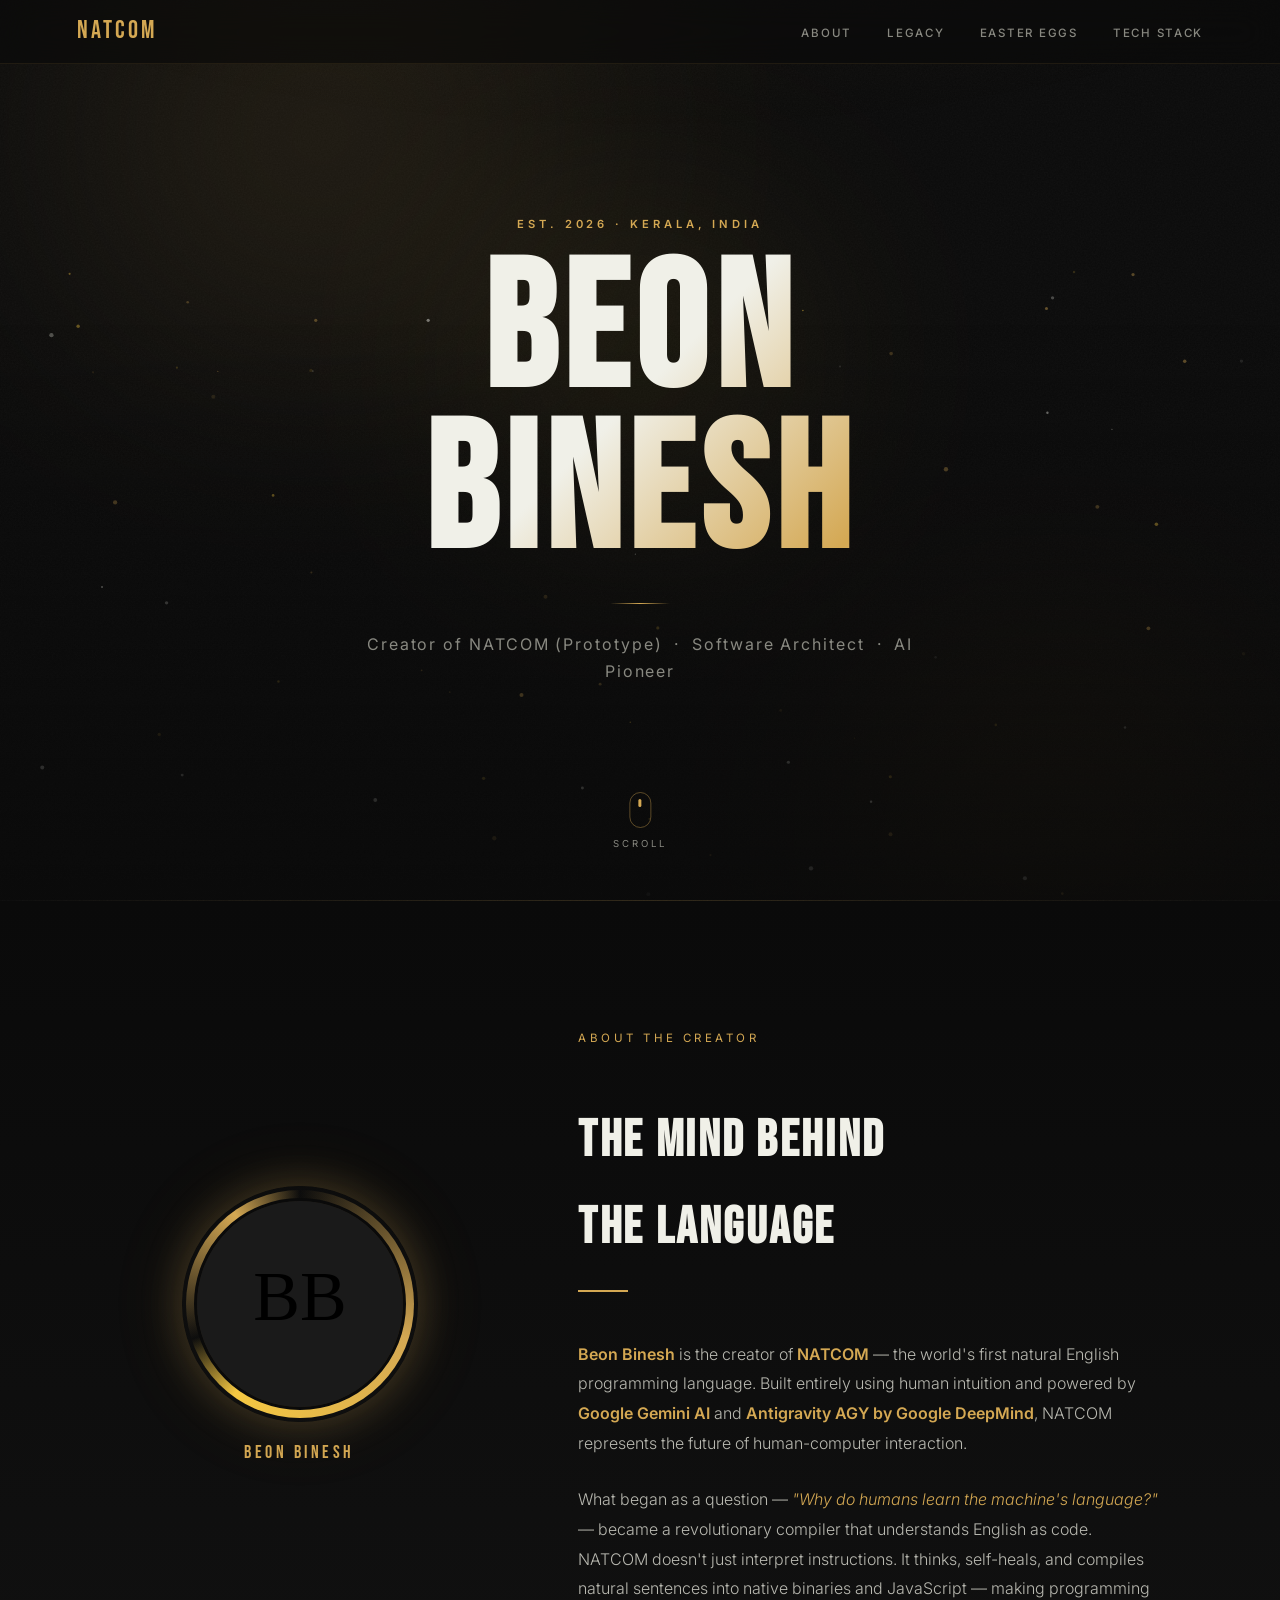
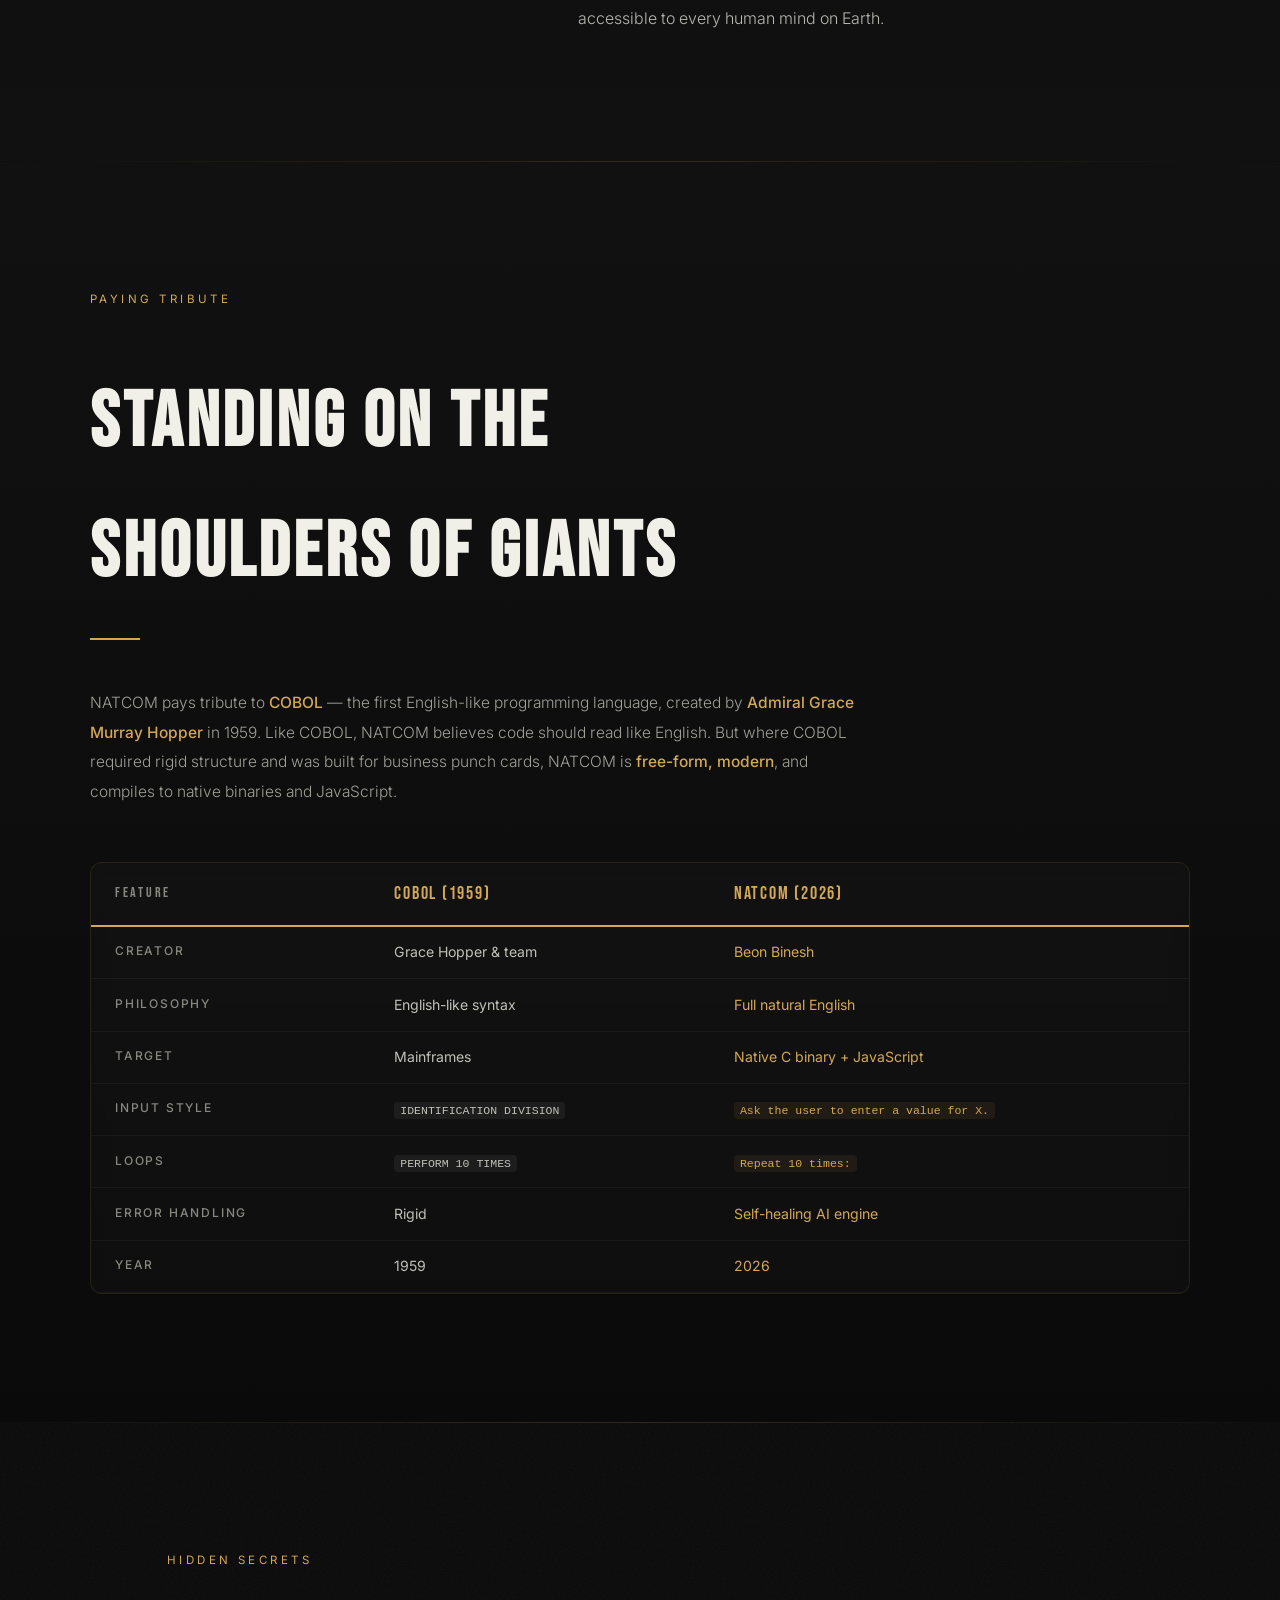
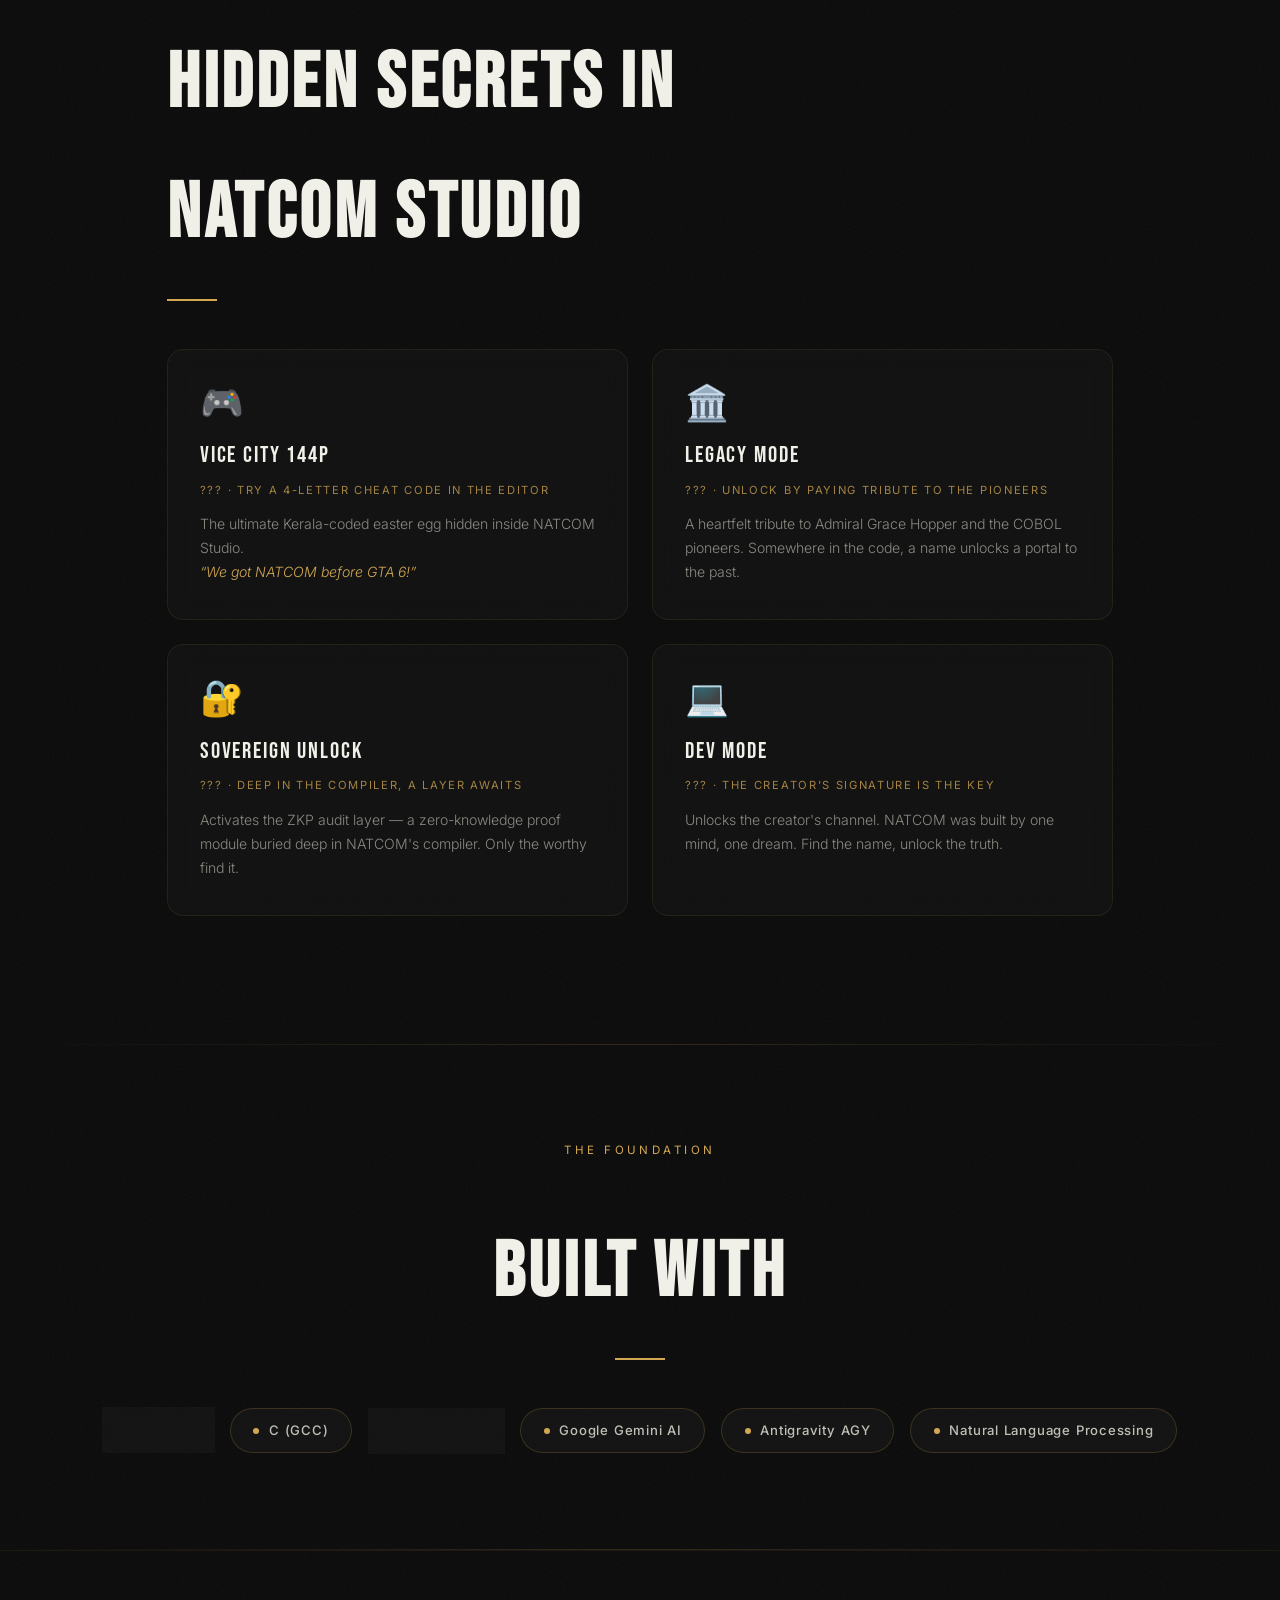
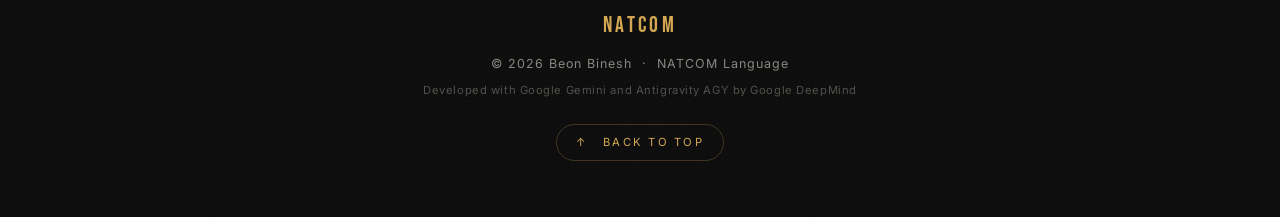
==== firebase_public/index.html @ 45144e0e "chore: added prototype testing notices to UI and About page" ====
<!DOCTYPE html>
<html lang="en">
<head>
  <meta charset="UTF-8" />
  <meta name="viewport" content="width=device-width, initial-scale=1.0" />
  <title>Beon Binesh — Creator of NATCOM</title>
  <meta name="description" content="Beon Binesh is the creator of NATCOM — the world's first natural English programming language, powered by Google Gemini AI and Antigravity AGY by Google DeepMind." />
  <link rel="preconnect" href="https://fonts.googleapis.com" />
  <link rel="preconnect" href="https://fonts.gstatic.com" crossorigin />
  <link href="https://fonts.googleapis.com/css2?family=Bebas+Neue&family=Inter:wght@300;400;500;600;700&display=swap" rel="stylesheet" />

  <style>
    /* ── RESET & BASE ─────────────────────────────────────── */
    *, *::before, *::after { margin: 0; padding: 0; box-sizing: border-box; }

    :root {
      --black:   #0a0a0a;
      --dark:    #111111;
      --surface: #1a1a1a;
      --gold:    #d4a853;
      --gold2:   #f5c842;
      --cream:   #f0f0e8;
      --muted:   #888880;
      --border:  rgba(212,168,83,0.18);
    }

    html { scroll-behavior: smooth; }

    body {
      background: var(--black);
      color: var(--cream);
      font-family: 'Inter', sans-serif;
      font-size: 16px;
      line-height: 1.7;
      overflow-x: hidden;
      /* Subtle SVG noise texture */
      background-image: url("data:image/svg+xml,%3Csvg xmlns='http://www.w3.org/2000/svg' width='300' height='300'%3E%3Cfilter id='noise'%3E%3CfeTurbulence type='fractalNoise' baseFrequency='0.65' numOctaves='3' stitchTiles='stitch'/%3E%3CfeColorMatrix type='saturate' values='0'/%3E%3C/filter%3E%3Crect width='300' height='300' filter='url(%23noise)' opacity='0.04'/%3E%3C/svg%3E");
    }

    /* ── SCROLLBAR ────────────────────────────────────────── */
    ::-webkit-scrollbar { width: 5px; }
    ::-webkit-scrollbar-track { background: var(--black); }
    ::-webkit-scrollbar-thumb { background: var(--gold); border-radius: 3px; }

    /* ── TYPOGRAPHY ───────────────────────────────────────── */
    h1, h2, h3, .section-title {
      font-family: 'Bebas Neue', sans-serif;
      letter-spacing: 0.05em;
    }

    /* ── NAVBAR ───────────────────────────────────────────── */
    #navbar {
      position: fixed;
      top: 0; left: 0; right: 0;
      z-index: 1000;
      display: flex;
      align-items: center;
      justify-content: space-between;
      padding: 0 6vw;
      height: 64px;
      background: rgba(10,10,10,0.7);
      backdrop-filter: blur(18px) saturate(1.4);
      -webkit-backdrop-filter: blur(18px) saturate(1.4);
      border-bottom: 1px solid rgba(212,168,83,0.1);
      transition: background 0.4s ease;
    }

    .nav-logo {
      font-family: 'Bebas Neue', sans-serif;
      font-size: 1.55rem;
      letter-spacing: 0.12em;
      color: var(--gold);
      text-decoration: none;
    }

    .nav-links {
      display: flex;
      gap: 2.2rem;
      list-style: none;
    }

    .nav-links a {
      color: var(--muted);
      text-decoration: none;
      font-size: 0.72rem;
      font-weight: 500;
      letter-spacing: 0.15em;
      text-transform: uppercase;
      transition: color 0.3s;
    }

    .nav-links a:hover { color: var(--gold); }

    /* ── HERO ─────────────────────────────────────────────── */
    #hero {
      position: relative;
      width: 100%;
      height: 100vh;
      min-height: 700px;
      display: flex;
      flex-direction: column;
      align-items: center;
      justify-content: center;
      overflow: hidden;
      text-align: center;
    }

    /* Aurora / particle canvas */
    #hero-canvas {
      position: absolute;
      inset: 0;
      width: 100%;
      height: 100%;
      z-index: 0;
    }

    /* CSS aurora blobs */
    .aurora {
      position: absolute;
      inset: 0;
      z-index: 0;
      overflow: hidden;
    }

    .aurora-blob {
      position: absolute;
      border-radius: 50%;
      filter: blur(120px);
      opacity: 0.15;
      animation: drift 18s ease-in-out infinite alternate;
    }

    .aurora-blob:nth-child(1) {
      width: 70vw; height: 60vh;
      background: radial-gradient(circle, #d4a853 0%, transparent 70%);
      top: -15%; left: -10%;
      animation-delay: 0s;
    }
    .aurora-blob:nth-child(2) {
      width: 55vw; height: 55vh;
      background: radial-gradient(circle, #8b5e1a 0%, transparent 70%);
      bottom: -20%; right: -10%;
      animation-delay: -7s;
    }
    .aurora-blob:nth-child(3) {
      width: 40vw; height: 40vh;
      background: radial-gradient(circle, #f5c842 0%, transparent 70%);
      top: 40%; left: 50%;
      transform: translate(-50%, -50%);
      animation-delay: -12s;
    }

    @keyframes drift {
      0%   { transform: translate(0, 0) scale(1); }
      33%  { transform: translate(4vw, -3vh) scale(1.05); }
      66%  { transform: translate(-3vw, 4vh) scale(0.97); }
      100% { transform: translate(2vw, 2vh) scale(1.02); }
    }

    /* Parallax layer */
    .hero-parallax {
      position: absolute;
      inset: -20%;
      background:
        radial-gradient(ellipse 80% 50% at 50% -10%, rgba(212,168,83,0.08) 0%, transparent 70%),
        linear-gradient(180deg, transparent 40%, var(--black) 100%);
      z-index: 1;
      will-change: transform;
    }

    .hero-content {
      position: relative;
      z-index: 2;
      display: flex;
      flex-direction: column;
      align-items: center;
      gap: 1.2rem;
    }

    .hero-eyebrow {
      font-size: 0.7rem;
      font-weight: 600;
      letter-spacing: 0.35em;
      text-transform: uppercase;
      color: var(--gold);
      opacity: 0.85;
    }

    .hero-title {
      font-family: 'Bebas Neue', sans-serif;
      font-size: clamp(4rem, 14vw, 13rem);
      line-height: 0.9;
      letter-spacing: 0.04em;
      color: var(--cream);
      /* Subtle gold shimmer */
      background: linear-gradient(135deg, #f0f0e8 30%, #d4a853 60%, #f0f0e8 80%);
      background-size: 200% 100%;
      -webkit-background-clip: text;
      -webkit-text-fill-color: transparent;
      background-clip: text;
      animation: shimmer 6s linear infinite;
    }

    @keyframes shimmer {
      0%   { background-position: 200% 0; }
      100% { background-position: -200% 0; }
    }

    .hero-sub {
      font-size: clamp(0.75rem, 1.8vw, 1rem);
      font-weight: 400;
      letter-spacing: 0.12em;
      color: var(--muted);
      max-width: 560px;
    }

    .hero-divider {
      width: 60px;
      height: 1px;
      background: linear-gradient(90deg, transparent, var(--gold), transparent);
      margin: 0.5rem auto;
    }

    /* Scroll cue */
    .scroll-cue {
      position: absolute;
      bottom: 3rem;
      left: 50%;
      transform: translateX(-50%);
      z-index: 2;
      display: flex;
      flex-direction: column;
      align-items: center;
      gap: 0.5rem;
      cursor: pointer;
    }

    .scroll-cue span {
      font-size: 0.6rem;
      letter-spacing: 0.3em;
      text-transform: uppercase;
      color: var(--muted);
    }

    .scroll-mouse {
      width: 22px;
      height: 36px;
      border: 1.5px solid rgba(212,168,83,0.4);
      border-radius: 11px;
      display: flex;
      justify-content: center;
      padding-top: 6px;
    }

    .scroll-wheel {
      width: 3px;
      height: 8px;
      background: var(--gold);
      border-radius: 2px;
      animation: scrollDown 1.8s ease-in-out infinite;
    }

    @keyframes scrollDown {
      0%   { transform: translateY(0); opacity: 1; }
      80%  { transform: translateY(12px); opacity: 0; }
      100% { transform: translateY(0); opacity: 0; }
    }

    /* ── SECTION BASE ─────────────────────────────────────── */
    section {
      padding: 8rem 6vw;
      position: relative;
    }

    .section-fade {
      background: linear-gradient(180deg, var(--black) 0%, var(--dark) 50%, var(--black) 100%);
    }

    .section-title {
      font-size: clamp(2.5rem, 6vw, 5rem);
      color: var(--cream);
      margin-bottom: 0.4rem;
    }

    .section-subtitle {
      font-size: 0.72rem;
      letter-spacing: 0.3em;
      text-transform: uppercase;
      color: var(--gold);
      margin-bottom: 3rem;
      display: block;
    }

    /* Gold rule */
    .gold-rule {
      width: 50px;
      height: 2px;
      background: var(--gold);
      margin: 1.2rem 0 3rem;
    }

    /* Gradient separator */
    .section-sep {
      width: 100%;
      height: 1px;
      background: linear-gradient(90deg, transparent, var(--border), transparent);
      margin: 0;
    }

    /* ── SCROLL REVEAL ────────────────────────────────────── */
    .reveal {
      opacity: 0;
      transform: translateY(40px);
      transition: opacity 0.85s cubic-bezier(0.22, 1, 0.36, 1),
                  transform 0.85s cubic-bezier(0.22, 1, 0.36, 1);
    }

    .reveal.revealed {
      opacity: 1;
      transform: translateY(0);
    }

    .reveal-left {
      opacity: 0;
      transform: translateX(-50px);
      transition: opacity 0.9s cubic-bezier(0.22, 1, 0.36, 1),
                  transform 0.9s cubic-bezier(0.22, 1, 0.36, 1);
    }

    .reveal-left.revealed {
      opacity: 1;
      transform: translateX(0);
    }

    .reveal-right {
      opacity: 0;
      transform: translateX(50px);
      transition: opacity 0.9s cubic-bezier(0.22, 1, 0.36, 1),
                  transform 0.9s cubic-bezier(0.22, 1, 0.36, 1);
    }

    .reveal-right.revealed {
      opacity: 1;
      transform: translateX(0);
    }

    .reveal-delay-1 { transition-delay: 0.1s; }
    .reveal-delay-2 { transition-delay: 0.2s; }
    .reveal-delay-3 { transition-delay: 0.35s; }
    .reveal-delay-4 { transition-delay: 0.5s; }
    .reveal-delay-5 { transition-delay: 0.65s; }

    /* ── ABOUT SECTION ────────────────────────────────────── */
    #about {
      display: grid;
      grid-template-columns: 1fr 1.6fr;
      gap: 6rem;
      align-items: center;
      max-width: 1200px;
      margin: 0 auto;
      padding: 8rem 6vw;
    }

    .about-image-wrap {
      display: flex;
      flex-direction: column;
      align-items: center;
      gap: 1.5rem;
    }

    .profile-ring {
      position: relative;
      width: 220px;
      height: 220px;
    }

    .profile-ring::before {
      content: '';
      position: absolute;
      inset: -4px;
      border-radius: 50%;
      background: conic-gradient(
        from 0deg,
        transparent 0%,
        var(--gold) 30%,
        var(--gold2) 60%,
        transparent 70%,
        var(--gold) 90%,
        transparent 100%
      );
      animation: spin-ring 6s linear infinite;
    }

    .profile-ring::after {
      content: '';
      position: absolute;
      inset: -8px;
      border-radius: 50%;
      box-shadow: 0 0 40px rgba(212,168,83,0.25), 0 0 80px rgba(212,168,83,0.1);
    }

    @keyframes spin-ring {
      to { transform: rotate(360deg); }
    }

    .profile-img {
      position: relative;
      z-index: 1;
      width: 212px;
      height: 212px;
      border-radius: 50%;
      object-fit: cover;
      object-position: center top;
      border: 3px solid var(--black);
      display: block;
      margin: 4px;
    }

    .profile-name-tag {
      font-family: 'Bebas Neue', sans-serif;
      font-size: 1.1rem;
      letter-spacing: 0.2em;
      color: var(--gold);
      text-align: center;
    }

    .about-text h2 {
      font-size: clamp(2rem, 4vw, 3.2rem);
      margin-bottom: 0.5rem;
      color: var(--cream);
    }

    .about-text p {
      color: #b8b8b0;
      font-size: 1rem;
      line-height: 1.85;
      font-weight: 300;
    }

    .about-text p strong {
      color: var(--gold);
      font-weight: 600;
    }

    /* ── COBOL SECTION ────────────────────────────────────── */
    #cobol {
      max-width: 1100px;
      margin: 0 auto;
    }

    #cobol-wrap {
      padding: 8rem 6vw;
      background: linear-gradient(180deg, var(--dark) 0%, var(--black) 100%);
    }

    .cobol-intro {
      max-width: 780px;
      color: #a0a098;
      font-size: 0.97rem;
      line-height: 1.9;
      margin-bottom: 3.5rem;
      font-weight: 300;
    }

    .cobol-intro em {
      color: var(--gold);
      font-style: normal;
      font-weight: 500;
    }

    /* Comparison table */
    .comparison-table {
      width: 100%;
      border-collapse: collapse;
      font-size: 0.88rem;
    }

    .comparison-table thead tr {
      border-bottom: 2px solid var(--gold);
    }

    .comparison-table th {
      padding: 1rem 1.5rem;
      font-family: 'Bebas Neue', sans-serif;
      font-size: 1.1rem;
      letter-spacing: 0.1em;
      text-align: left;
      color: var(--gold);
      font-weight: 400;
    }

    .comparison-table th:first-child {
      color: var(--muted);
      font-size: 0.85rem;
      letter-spacing: 0.2em;
    }

    .comparison-table td {
      padding: 0.9rem 1.5rem;
      border-bottom: 1px solid rgba(255,255,255,0.04);
      vertical-align: top;
      color: #c0c0b8;
      line-height: 1.6;
      transition: background 0.3s;
    }

    .comparison-table tr:hover td {
      background: rgba(212,168,83,0.04);
    }

    .comparison-table td:first-child {
      color: var(--muted);
      font-size: 0.75rem;
      letter-spacing: 0.15em;
      text-transform: uppercase;
      font-weight: 500;
    }

    .comparison-table td:last-child {
      color: var(--gold);
    }

    .table-wrapper {
      border: 1px solid rgba(212,168,83,0.12);
      border-radius: 12px;
      overflow: hidden;
      background: rgba(255,255,255,0.02);
      backdrop-filter: blur(8px);
    }

    .easter-egg-hint {
      margin-top: 1.4rem;
      font-size: 0.78rem;
      color: rgba(212,168,83,0.45);
      font-family: 'Inter', monospace;
      font-weight: 400;
      letter-spacing: 0.03em;
      text-align: center;
      user-select: none;
    }

    /* ── EASTER EGGS SECTION ──────────────────────────────── */
    #eggs-wrap {
      padding: 8rem 6vw;
      max-width: 1100px;
      margin: 0 auto;
    }

    .egg-grid {
      display: grid;
      grid-template-columns: repeat(2, 1fr);
      gap: 1.5rem;
      margin-top: 1rem;
    }

    .egg-card {
      background: rgba(255,255,255,0.025);
      border: 1px solid rgba(212,168,83,0.1);
      border-radius: 16px;
      padding: 2.2rem 2rem;
      backdrop-filter: blur(12px);
      -webkit-backdrop-filter: blur(12px);
      position: relative;
      overflow: hidden;
      cursor: default;
      transition:
        border-color 0.4s ease,
        box-shadow   0.4s ease,
        transform    0.4s ease,
        background   0.4s ease;
    }

    .egg-card::before {
      content: '';
      position: absolute;
      inset: 0;
      background: radial-gradient(ellipse 60% 50% at 50% 0%, rgba(212,168,83,0.07) 0%, transparent 70%);
      opacity: 0;
      transition: opacity 0.4s ease;
    }

    .egg-card:hover {
      border-color: rgba(212,168,83,0.5);
      box-shadow: 0 0 30px rgba(212,168,83,0.08), 0 8px 32px rgba(0,0,0,0.4);
      transform: translateY(-4px);
      background: rgba(255,255,255,0.04);
    }

    .egg-card:hover::before { opacity: 1; }

    .egg-icon {
      font-size: 2.2rem;
      margin-bottom: 1rem;
      display: block;
      line-height: 1;
    }

    .egg-name {
      font-family: 'Bebas Neue', sans-serif;
      font-size: 1.45rem;
      color: var(--cream);
      letter-spacing: 0.08em;
      margin-bottom: 0.3rem;
    }

    .egg-trigger {
      font-size: 0.7rem;
      letter-spacing: 0.15em;
      text-transform: uppercase;
      color: var(--gold);
      margin-bottom: 0.8rem;
      display: block;
      opacity: 0.75;
    }

    .egg-desc {
      font-size: 0.88rem;
      color: #8a8a82;
      font-weight: 300;
      line-height: 1.7;
    }

    /* ── TECH STACK ───────────────────────────────────────── */
    #tech-wrap {
      padding: 6rem 6vw;
      text-align: center;
    }

    .badge-row {
      display: flex;
      flex-wrap: wrap;
      justify-content: center;
      gap: 1rem;
      margin-top: 3rem;
    }

    .badge {
      display: inline-flex;
      align-items: center;
      gap: 0.6rem;
      padding: 0.65rem 1.4rem;
      border: 1px solid rgba(212,168,83,0.2);
      border-radius: 100px;
      font-size: 0.82rem;
      font-weight: 500;
      letter-spacing: 0.06em;
      color: #c0c0b8;
      background: rgba(255,255,255,0.03);
      backdrop-filter: blur(6px);
      transition: all 0.35s ease;
      cursor: default;
    }

    .badge:hover {
      border-color: var(--gold);
      color: var(--gold);
      background: rgba(212,168,83,0.06);
      box-shadow: 0 0 20px rgba(212,168,83,0.08);
    }

    .badge-dot {
      width: 6px;
      height: 6px;
      border-radius: 50%;
      background: var(--gold);
      flex-shrink: 0;
    }

    /* ── FOOTER ───────────────────────────────────────────── */
    footer {
      padding: 3.5rem 6vw;
      text-align: center;
      border-top: 1px solid rgba(212,168,83,0.08);
      position: relative;
    }

    .footer-brand {
      font-family: 'Bebas Neue', sans-serif;
      font-size: 1.4rem;
      letter-spacing: 0.15em;
      color: var(--gold);
      margin-bottom: 0.5rem;
    }

    .footer-copy {
      font-size: 0.78rem;
      color: var(--muted);
      letter-spacing: 0.08em;
      margin-bottom: 0.4rem;
    }

    .footer-sub {
      font-size: 0.7rem;
      color: rgba(136,136,128,0.55);
      letter-spacing: 0.05em;
      margin-bottom: 1.5rem;
    }

    .back-to-top {
      display: inline-block;
      font-size: 0.7rem;
      letter-spacing: 0.2em;
      text-transform: uppercase;
      color: var(--gold);
      text-decoration: none;
      padding: 0.5rem 1.2rem;
      border: 1px solid rgba(212,168,83,0.25);
      border-radius: 100px;
      transition: all 0.3s ease;
    }

    .back-to-top:hover {
      background: rgba(212,168,83,0.1);
      border-color: var(--gold);
    }

    /* ── RESPONSIVE ───────────────────────────────────────── */
    @media (max-width: 900px) {
      #about {
        grid-template-columns: 1fr;
        gap: 3rem;
        text-align: center;
      }

      .about-image-wrap { align-items: center; }
      .gold-rule { margin-left: auto; margin-right: auto; }

      .egg-grid {
        grid-template-columns: 1fr;
      }

      .nav-links { display: none; }
    }

    @media (max-width: 600px) {
      section { padding: 5rem 5vw; }
      #about { padding: 5rem 5vw; }
    }

    /* ── PARTICLES ────────────────────────────────────────── */
    .particle {
      position: absolute;
      border-radius: 50%;
      pointer-events: none;
      animation: floatUp linear infinite;
    }

    @keyframes floatUp {
      0%   { transform: translateY(0) translateX(0) scale(1); opacity: 0; }
      10%  { opacity: 1; }
      90%  { opacity: 0.5; }
      100% { transform: translateY(-100vh) translateX(var(--drift)) scale(0.4); opacity: 0; }
    }
  </style>
</head>

<body>
  <!-- NAVBAR -->
  <nav id="navbar" role="navigation" aria-label="Main Navigation">
    <a class="nav-logo" href="#hero">NATCOM</a>
    <ul class="nav-links" id="nav-links">
      <li><a href="#about-section">About</a></li>
      <li><a href="#cobol-wrap">Legacy</a></li>
      <li><a href="#eggs-wrap">Easter Eggs</a></li>
      <li><a href="#tech-wrap">Tech Stack</a></li>
    </ul>
  </nav>

  <!-- ══ HERO ══════════════════════════════════════════════ -->
  <section id="hero" aria-label="Hero">
    <!-- Aurora background -->
    <div class="aurora" aria-hidden="true">
      <div class="aurora-blob"></div>
      <div class="aurora-blob"></div>
      <div class="aurora-blob"></div>
    </div>

    <!-- Parallax overlay -->
    <div class="hero-parallax" id="hero-parallax" aria-hidden="true"></div>

    <!-- Particle canvas -->
    <canvas id="hero-canvas" aria-hidden="true"></canvas>

    <!-- Main content -->
    <div class="hero-content">
      <p class="hero-eyebrow reveal">Est. 2026 · Kerala, India</p>
      <h1 class="hero-title reveal reveal-delay-1">BEON<br>BINESH</h1>
      <div class="hero-divider reveal reveal-delay-2"></div>
      <p class="hero-sub reveal reveal-delay-3">
        Creator of NATCOM (Prototype) &nbsp;·&nbsp; Software Architect &nbsp;·&nbsp; AI Pioneer
      </p>
    </div>

    <!-- Scroll cue -->
    <div class="scroll-cue" onclick="document.getElementById('about-section').scrollIntoView({behavior:'smooth'})" aria-label="Scroll down">
      <div class="scroll-mouse" aria-hidden="true">
        <div class="scroll-wheel"></div>
      </div>
      <span>Scroll</span>
    </div>
  </section>

  <div class="section-sep"></div>

  <!-- ══ ABOUT ═════════════════════════════════════════════ -->
  <div id="about-section" style="background: linear-gradient(180deg, var(--black) 0%, var(--dark) 100%);">
    <div id="about">
      <!-- Left: Profile -->
      <div class="about-image-wrap reveal-left" id="about-img-col">
        <div class="profile-ring">
          <img
            src="./beon.jpg"
            alt="Beon Binesh — Creator of NATCOM"
            class="profile-img"
            id="profile-photo"
            onerror="this.style.background='linear-gradient(135deg,#1a1a1a,#2a2010)';this.src='data:image/svg+xml,<svg xmlns=%22http://www.w3.org/2000/svg%22 width=%22212%22 height=%22212%22><rect width=%22212%22 height=%22212%22 rx=%22106%22 fill=%22%231a1a1a%22/><text x=%2250%25%22 y=%2250%25%22 dominant-baseline=%22middle%22 text-anchor=%22middle%22 font-size=%2272%22>BB</text></svg>'"
          />
        </div>
        <p class="profile-name-tag">BEON BINESH</p>
      </div>

      <!-- Right: Bio -->
      <div class="about-text">
        <span class="section-subtitle reveal reveal-delay-1">About the Creator</span>
        <h2 class="reveal reveal-delay-2">The Mind Behind<br>the Language</h2>
        <div class="gold-rule reveal reveal-delay-3"></div>
        <p class="reveal reveal-delay-4">
          <strong>Beon Binesh</strong> is the creator of <strong>NATCOM</strong> — the world's first natural English programming language. Built entirely using human intuition and powered by <strong>Google Gemini AI</strong> and <strong>Antigravity AGY by Google DeepMind</strong>, NATCOM represents the future of human-computer interaction.
        </p>
        <br />
        <p class="reveal reveal-delay-5">
          What began as a question — <em style="color: var(--gold); font-style: italic;">"Why do humans learn the machine's language?"</em> — became a revolutionary compiler that understands English as code. NATCOM doesn't just interpret instructions. It thinks, self-heals, and compiles natural sentences into native binaries and JavaScript — making programming accessible to every human mind on Earth.
        </p>
      </div>
    </div>
  </div>

  <div class="section-sep"></div>

  <!-- ══ NATCOM vs COBOL ═══════════════════════════════════ -->
  <div id="cobol-wrap">
    <div id="cobol">
      <span class="section-subtitle reveal">Paying Tribute</span>
      <h2 class="section-title reveal reveal-delay-1">Standing on the<br>Shoulders of Giants</h2>
      <div class="gold-rule reveal reveal-delay-2"></div>

      <p class="cobol-intro reveal reveal-delay-3">
        NATCOM pays tribute to <em>COBOL</em> — the first English-like programming language, created by
        <em>Admiral Grace Murray Hopper</em> in 1959. Like COBOL, NATCOM believes code should read like English.
        But where COBOL required rigid structure and was built for business punch cards, NATCOM is
        <em>free-form, modern</em>, and compiles to native binaries and JavaScript.
      </p>

      <div class="table-wrapper reveal reveal-delay-3">
        <table class="comparison-table" aria-label="NATCOM vs COBOL Comparison">
          <thead>
            <tr>
              <th scope="col">Feature</th>
              <th scope="col">COBOL (1959)</th>
              <th scope="col">NATCOM (2026)</th>
            </tr>
          </thead>
          <tbody>
            <tr>
              <td>Creator</td>
              <td>Grace Hopper &amp; team</td>
              <td>Beon Binesh</td>
            </tr>
            <tr>
              <td>Philosophy</td>
              <td>English-like syntax</td>
              <td>Full natural English</td>
            </tr>
            <tr>
              <td>Target</td>
              <td>Mainframes</td>
              <td>Native C binary + JavaScript</td>
            </tr>
            <tr>
              <td>Input style</td>
              <td><code style="background:rgba(255,255,255,0.05);padding:2px 6px;border-radius:4px;font-size:0.82em;color:#c0c0b8;">IDENTIFICATION DIVISION</code></td>
              <td><code style="background:rgba(212,168,83,0.08);padding:2px 6px;border-radius:4px;font-size:0.82em;color:#d4a853;">Ask the user to enter a value for X.</code></td>
            </tr>
            <tr>
              <td>Loops</td>
              <td><code style="background:rgba(255,255,255,0.05);padding:2px 6px;border-radius:4px;font-size:0.82em;color:#c0c0b8;">PERFORM 10 TIMES</code></td>
              <td><code style="background:rgba(212,168,83,0.08);padding:2px 6px;border-radius:4px;font-size:0.82em;color:#d4a853;">Repeat 10 times:</code></td>
            </tr>
            <tr>
              <td>Error handling</td>
              <td>Rigid</td>
              <td>Self-healing AI engine</td>
            </tr>
            <tr>
              <td>Year</td>
              <td>1959</td>
              <td>2026</td>
            </tr>
          </tbody>
        </table>
      </div>


    </div>
  </div>

  <div class="section-sep"></div>

  <!-- ══ EASTER EGGS ════════════════════════════════════════ -->
  <div id="eggs-wrap">
    <span class="section-subtitle reveal">Hidden Secrets</span>
    <h2 class="section-title reveal reveal-delay-1">Hidden Secrets in<br>NATCOM Studio</h2>
    <div class="gold-rule reveal reveal-delay-2"></div>

    <div class="egg-grid">
      <div class="egg-card reveal reveal-delay-2" id="egg-vice-city">
        <span class="egg-icon">🎮</span>
        <div class="egg-name">Vice City 144p</div>
        <span class="egg-trigger">??? · Try a 4-letter cheat code in the editor</span>
        <p class="egg-desc">
          The ultimate Kerala-coded easter egg hidden inside NATCOM Studio.<br>
          <em style="color: var(--gold);">&ldquo;We got NATCOM before GTA 6!&rdquo;</em>
        </p>
      </div>

      <div class="egg-card reveal reveal-delay-3" id="egg-legacy">
        <span class="egg-icon">🏛️</span>
        <div class="egg-name">Legacy Mode</div>
        <span class="egg-trigger">??? · Unlock by paying tribute to the pioneers</span>
        <p class="egg-desc">
          A heartfelt tribute to Admiral Grace Hopper and the COBOL pioneers. Somewhere in the code, a name unlocks a portal to the past.
        </p>
      </div>

      <div class="egg-card reveal reveal-delay-3" id="egg-sovereign">
        <span class="egg-icon">🔐</span>
        <div class="egg-name">Sovereign Unlock</div>
        <span class="egg-trigger">??? · Deep in the compiler, a layer awaits</span>
        <p class="egg-desc">
          Activates the ZKP audit layer — a zero-knowledge proof module buried deep in NATCOM's compiler. Only the worthy find it.
        </p>
      </div>

      <div class="egg-card reveal reveal-delay-4" id="egg-devmode">
        <span class="egg-icon">💻</span>
        <div class="egg-name">Dev Mode</div>
        <span class="egg-trigger">??? · The creator's signature is the key</span>
        <p class="egg-desc">
          Unlocks the creator's channel. NATCOM was built by one mind, one dream. Find the name, unlock the truth.
        </p>
      </div>
    </div>
  </div>

  <div class="section-sep"></div>

  <!-- ══ TECH STACK ═════════════════════════════════════════ -->
  <div id="tech-wrap">
    <span class="section-subtitle reveal">The Foundation</span>
    <h2 class="section-title reveal reveal-delay-1">Built With</h2>
    <div class="gold-rule reveal reveal-delay-2" style="margin-left:auto;margin-right:auto;"></div>

    <div class="badge-row">
      <div class="badge reveal reveal-delay-2"><span class="badge-dot"></span>Python</div>
      <div class="badge reveal reveal-delay-2"><span class="badge-dot"></span>C (GCC)</div>
      <div class="badge reveal reveal-delay-3"><span class="badge-dot"></span>JavaScript</div>
      <div class="badge reveal reveal-delay-3"><span class="badge-dot"></span>Google Gemini AI</div>
      <div class="badge reveal reveal-delay-4"><span class="badge-dot"></span>Antigravity AGY</div>
      <div class="badge reveal reveal-delay-4"><span class="badge-dot"></span>Natural Language Processing</div>
    </div>
  </div>

  <div class="section-sep"></div>

  <!-- ══ FOOTER ═════════════════════════════════════════════ -->
  <footer id="footer">
    <div class="footer-brand">NATCOM</div>
    <p class="footer-copy">© 2026 Beon Binesh &nbsp;·&nbsp; NATCOM Language</p>
    <p class="footer-sub">Developed with Google Gemini and Antigravity AGY by Google DeepMind</p>
    <a href="#hero" class="back-to-top" id="back-top-link">↑ &nbsp; Back to Top</a>
  </footer>

  <!-- ══ JAVASCRIPT ══════════════════════════════════════════ -->
  <script>
    /* ── SCROLL REVEAL ─────────────────────────────────────── */
    const revealEls = document.querySelectorAll('.reveal, .reveal-left, .reveal-right');
    const observer = new IntersectionObserver((entries) => {
      entries.forEach(entry => {
        if (entry.isIntersecting) {
          entry.target.classList.add('revealed');
          observer.unobserve(entry.target);
        }
      });
    }, { threshold: 0.12, rootMargin: '0px 0px -40px 0px' });
    revealEls.forEach(el => observer.observe(el));

    /* ── HERO PARTICLES ────────────────────────────────────── */
    const canvas = document.getElementById('hero-canvas');
    const ctx    = canvas.getContext('2d');
    let W, H, particles = [];

    function resize() {
      W = canvas.width  = canvas.offsetWidth;
      H = canvas.height = canvas.offsetHeight;
    }

    function randomBetween(a, b) { return a + Math.random() * (b - a); }

    function createParticle() {
      return {
        x: randomBetween(0, W),
        y: randomBetween(H * 0.3, H),
        r: randomBetween(0.5, 2.2),
        speed: randomBetween(0.15, 0.55),
        opacity: randomBetween(0.1, 0.5),
        opDir: Math.random() > 0.5 ? 1 : -1,
        color: Math.random() > 0.6
          ? `rgba(212,168,83,` // gold
          : Math.random() > 0.5
            ? `rgba(245,200,66,` // bright gold
            : `rgba(240,240,232,`, // cream
      };
    }

    function initParticles(n) {
      particles = [];
      for (let i = 0; i < n; i++) particles.push(createParticle());
    }

    function drawParticles() {
      ctx.clearRect(0, 0, W, H);
      particles.forEach(p => {
        ctx.beginPath();
        ctx.arc(p.x, p.y, p.r, 0, Math.PI * 2);
        ctx.fillStyle = p.color + p.opacity + ')';
        ctx.fill();
      });
    }

    function updateParticles() {
      particles.forEach(p => {
        p.y -= p.speed;
        p.opacity += p.opDir * 0.003;
        if (p.opacity > 0.55 || p.opacity < 0.05) p.opDir *= -1;
        if (p.y < -10) {
          p.y = H + 10;
          p.x = randomBetween(0, W);
        }
      });
    }

    function loop() {
      drawParticles();
      updateParticles();
      requestAnimationFrame(loop);
    }

    window.addEventListener('resize', () => {
      resize();
      initParticles(70);
    });

    resize();
    initParticles(70);
    loop();

    /* ── PARALLAX HERO ─────────────────────────────────────── */
    const heroParallax = document.getElementById('hero-parallax');
    window.addEventListener('scroll', () => {
      const s = window.scrollY;
      if (s < window.innerHeight) {
        heroParallax.style.transform = `translateY(${s * 0.35}px)`;
      }
    }, { passive: true });

    /* ── HERO INITIAL REVEAL ───────────────────────────────── */
    // Auto-trigger hero reveals on load
    setTimeout(() => {
      document.querySelectorAll('#hero .reveal').forEach((el, i) => {
        setTimeout(() => el.classList.add('revealed'), i * 180);
      });
    }, 200);

    /* ── NAVBAR SCROLL GLASS ───────────────────────────────── */
    const navbar = document.getElementById('navbar');
    window.addEventListener('scroll', () => {
      if (window.scrollY > 60) {
        navbar.style.background = 'rgba(10,10,10,0.92)';
      } else {
        navbar.style.background = 'rgba(10,10,10,0.7)';
      }
    }, { passive: true });
  </script>
</body>
</html>
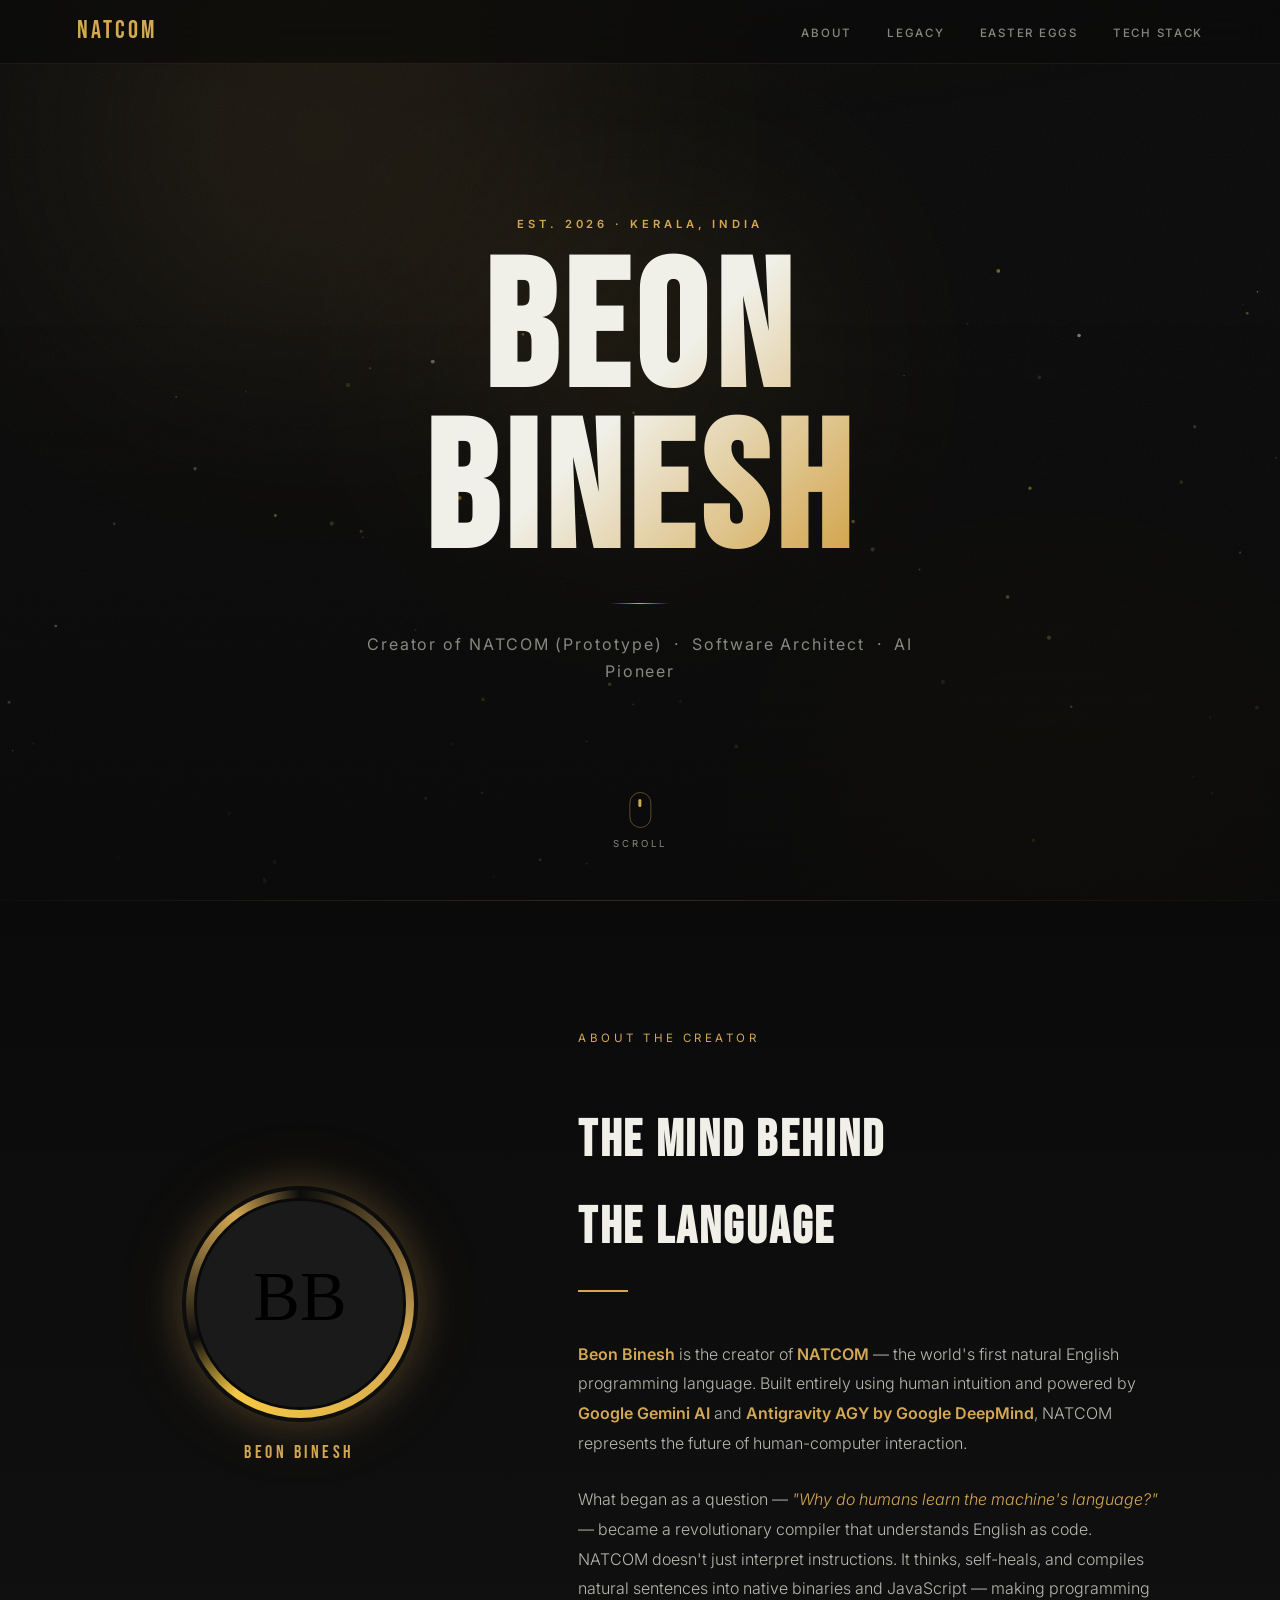
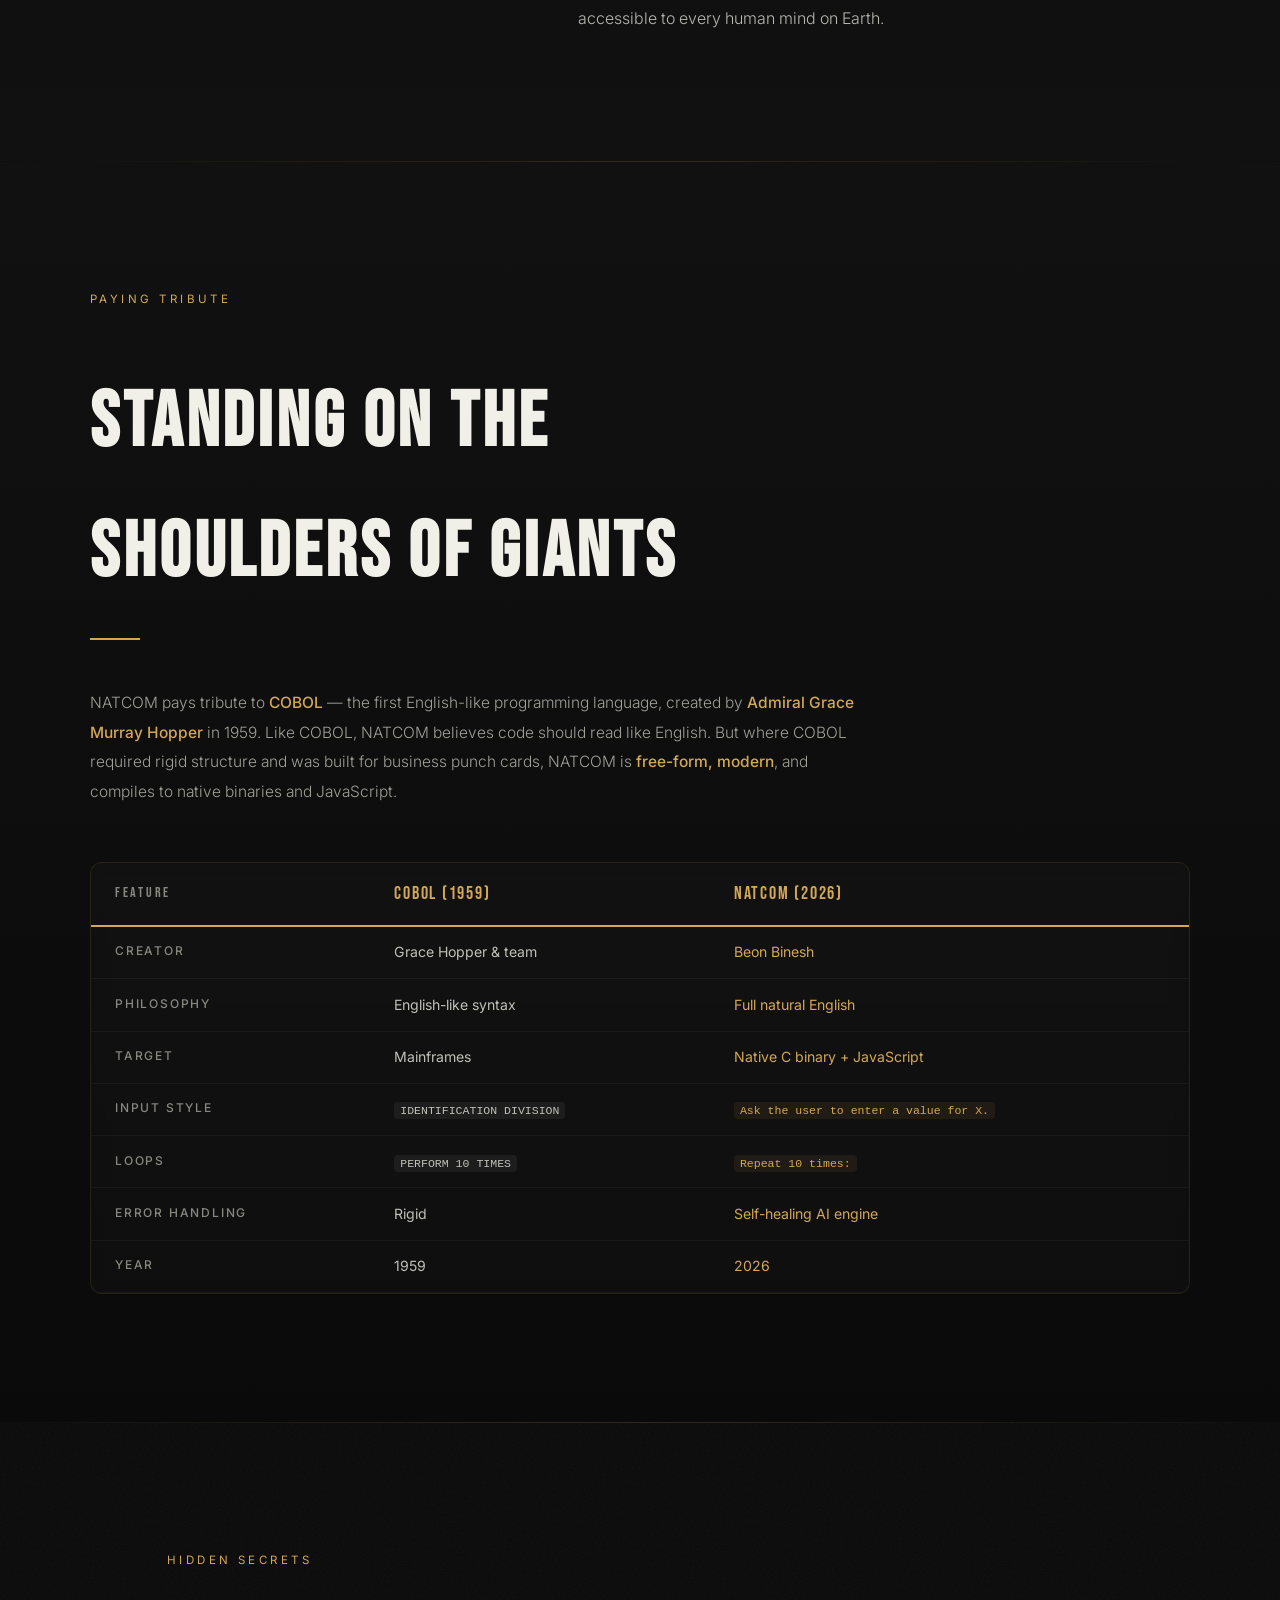
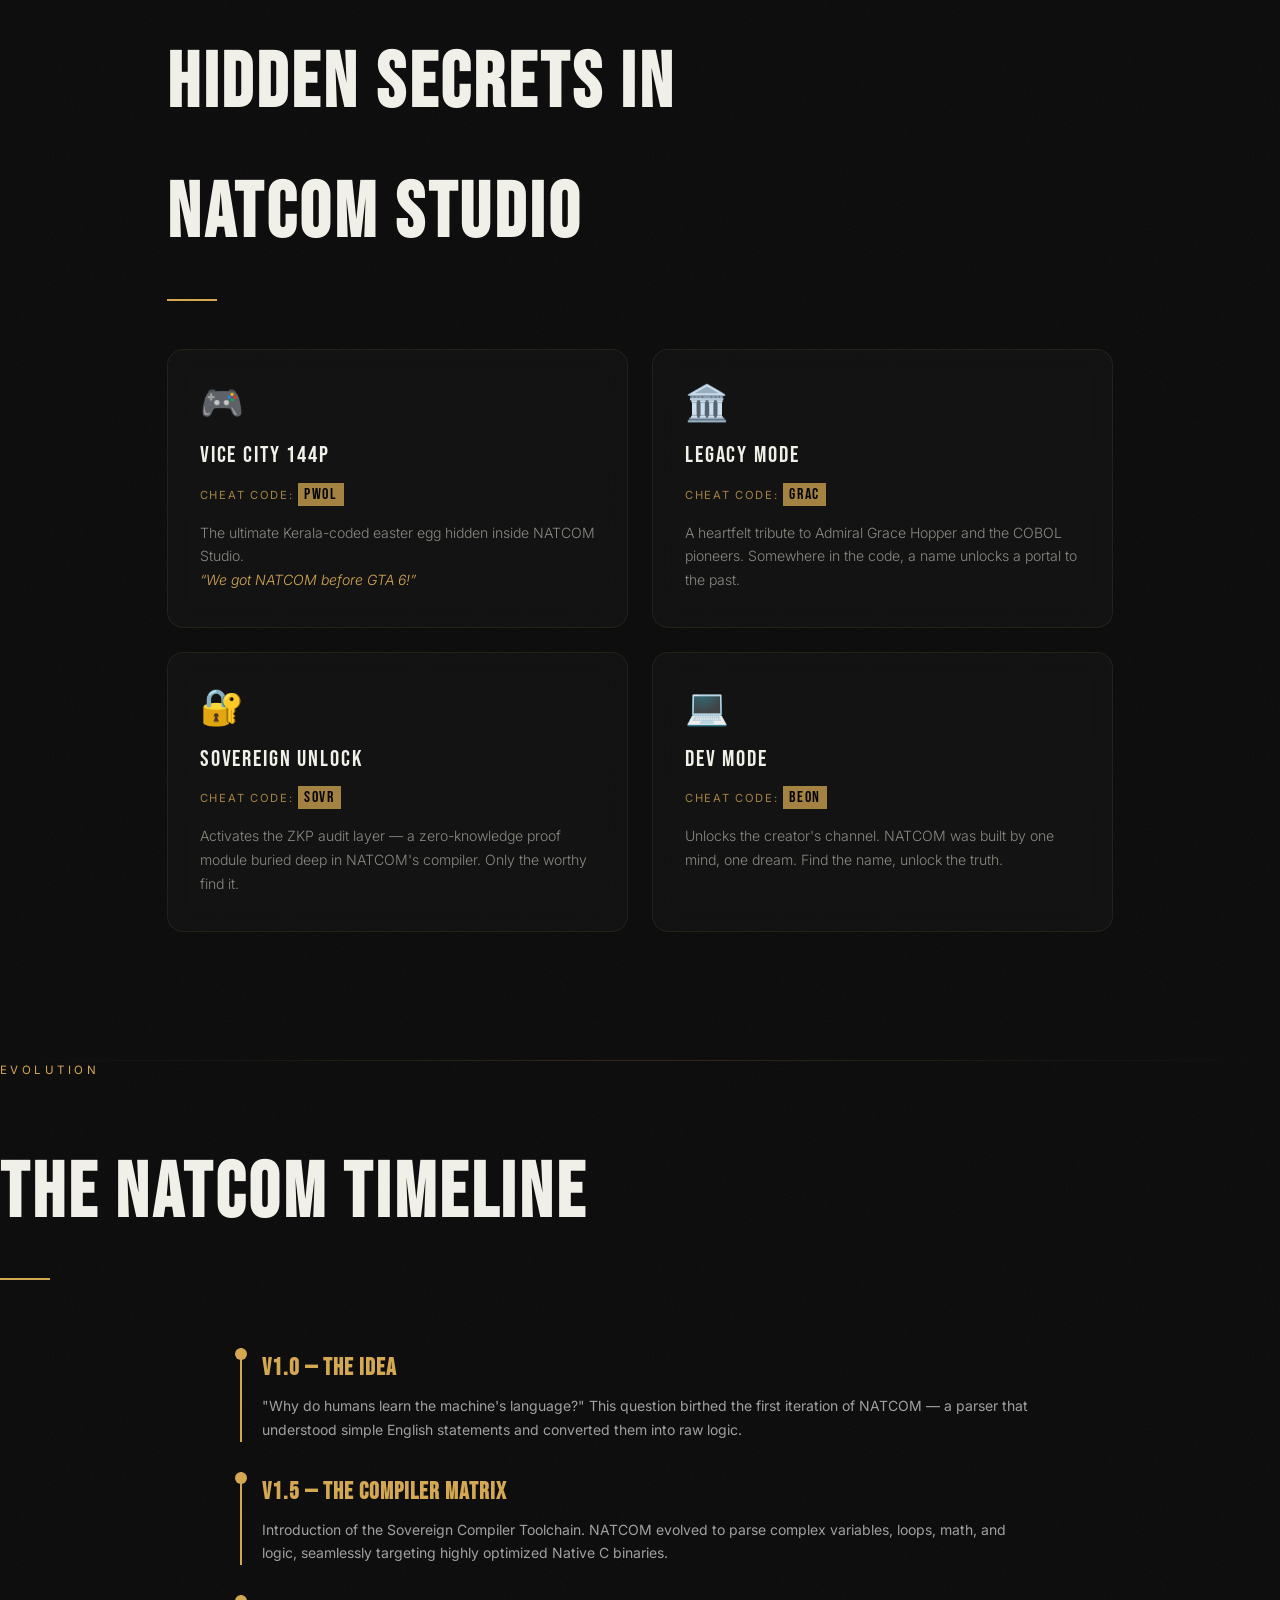
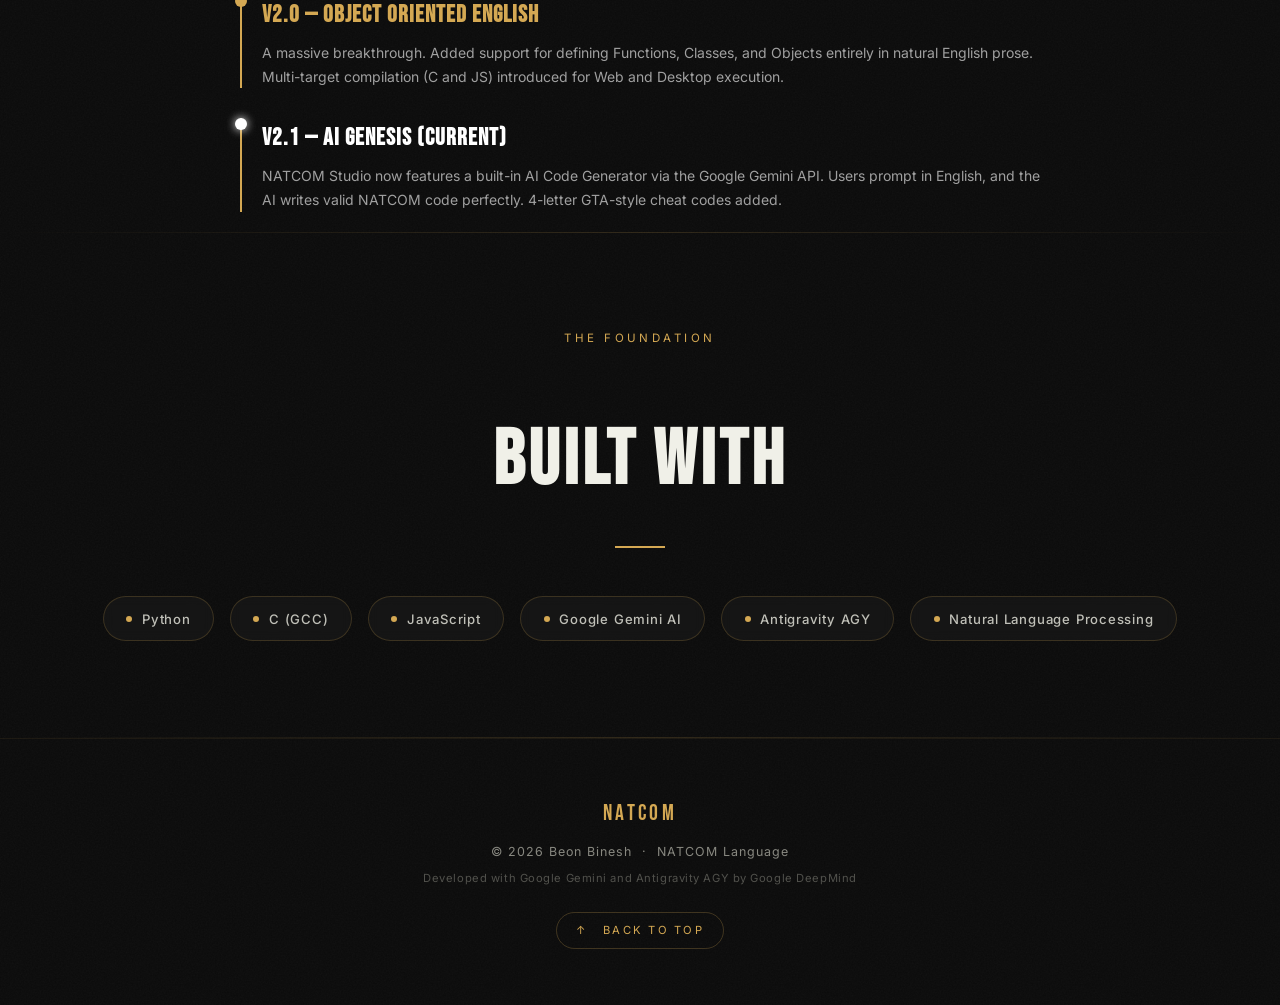
==== commit 9bc0ffb7: "docs: added cheat codes and timeline section to about page" ====
--- a/firebase_public/index.html
+++ b/firebase_public/index.html
@@ -916,7 +916,7 @@
       <div class="egg-card reveal reveal-delay-2" id="egg-vice-city">
         <span class="egg-icon">🎮</span>
         <div class="egg-name">Vice City 144p</div>
-        <span class="egg-trigger">??? · Try a 4-letter cheat code in the editor</span>
+        <span class="egg-trigger">CHEAT CODE: <kbd style="background:var(--gold); color:#000; font-family:'Bebas Neue'; font-size:16px; padding:2px 6px;">PWOL</kbd></span>
         <p class="egg-desc">
           The ultimate Kerala-coded easter egg hidden inside NATCOM Studio.<br>
           <em style="color: var(--gold);">&ldquo;We got NATCOM before GTA 6!&rdquo;</em>
@@ -926,7 +926,7 @@
       <div class="egg-card reveal reveal-delay-3" id="egg-legacy">
         <span class="egg-icon">🏛️</span>
         <div class="egg-name">Legacy Mode</div>
-        <span class="egg-trigger">??? · Unlock by paying tribute to the pioneers</span>
+        <span class="egg-trigger">CHEAT CODE: <kbd style="background:var(--gold); color:#000; font-family:'Bebas Neue'; font-size:16px; padding:2px 6px;">GRAC</kbd></span>
         <p class="egg-desc">
           A heartfelt tribute to Admiral Grace Hopper and the COBOL pioneers. Somewhere in the code, a name unlocks a portal to the past.
         </p>
@@ -935,7 +935,7 @@
       <div class="egg-card reveal reveal-delay-3" id="egg-sovereign">
         <span class="egg-icon">🔐</span>
         <div class="egg-name">Sovereign Unlock</div>
-        <span class="egg-trigger">??? · Deep in the compiler, a layer awaits</span>
+        <span class="egg-trigger">CHEAT CODE: <kbd style="background:var(--gold); color:#000; font-family:'Bebas Neue'; font-size:16px; padding:2px 6px;">SOVR</kbd></span>
         <p class="egg-desc">
           Activates the ZKP audit layer — a zero-knowledge proof module buried deep in NATCOM's compiler. Only the worthy find it.
         </p>
@@ -944,10 +944,51 @@
       <div class="egg-card reveal reveal-delay-4" id="egg-devmode">
         <span class="egg-icon">💻</span>
         <div class="egg-name">Dev Mode</div>
-        <span class="egg-trigger">??? · The creator's signature is the key</span>
+        <span class="egg-trigger">CHEAT CODE: <kbd style="background:var(--gold); color:#000; font-family:'Bebas Neue'; font-size:16px; padding:2px 6px;">BEON</kbd></span>
         <p class="egg-desc">
           Unlocks the creator's channel. NATCOM was built by one mind, one dream. Find the name, unlock the truth.
         </p>
+      </div>
+    </div>
+  </div>
+
+  </div>
+
+  <div class="section-sep"></div>
+
+  <!-- ══ TIMELINE / FEATURES ════════════════════════════════ -->
+  <div id="timeline-wrap">
+    <span class="section-subtitle reveal">Evolution</span>
+    <h2 class="section-title reveal reveal-delay-1">The NATCOM Timeline</h2>
+    <div class="gold-rule reveal reveal-delay-2"></div>
+
+    <div class="timeline-container reveal reveal-delay-3" style="max-width: 800px; margin: 0 auto; text-align: left; padding: 20px 0;">
+      <!-- Timeline Item 1 -->
+      <div style="border-left: 2px solid var(--gold); padding-left: 20px; margin-bottom: 30px; position: relative;">
+        <div style="position: absolute; left: -7px; top: 0; width: 12px; height: 12px; border-radius: 50%; background: var(--gold);"></div>
+        <h3 style="font-family: 'Bebas Neue'; font-size: 24px; color: var(--gold); letter-spacing: 1px; margin: 0 0 5px 0;">v1.0 — The Idea</h3>
+        <p style="font-size: 14px; color: #a0a0a0; margin: 0;">"Why do humans learn the machine's language?" This question birthed the first iteration of NATCOM — a parser that understood simple English statements and converted them into raw logic.</p>
+      </div>
+
+      <!-- Timeline Item 2 -->
+      <div style="border-left: 2px solid var(--gold); padding-left: 20px; margin-bottom: 30px; position: relative;">
+        <div style="position: absolute; left: -7px; top: 0; width: 12px; height: 12px; border-radius: 50%; background: var(--gold);"></div>
+        <h3 style="font-family: 'Bebas Neue'; font-size: 24px; color: var(--gold); letter-spacing: 1px; margin: 0 0 5px 0;">v1.5 — The Compiler Matrix</h3>
+        <p style="font-size: 14px; color: #a0a0a0; margin: 0;">Introduction of the Sovereign Compiler Toolchain. NATCOM evolved to parse complex variables, loops, math, and logic, seamlessly targeting highly optimized Native C binaries.</p>
+      </div>
+
+      <!-- Timeline Item 3 -->
+      <div style="border-left: 2px solid var(--gold); padding-left: 20px; margin-bottom: 30px; position: relative;">
+        <div style="position: absolute; left: -7px; top: 0; width: 12px; height: 12px; border-radius: 50%; background: var(--gold);"></div>
+        <h3 style="font-family: 'Bebas Neue'; font-size: 24px; color: var(--gold); letter-spacing: 1px; margin: 0 0 5px 0;">v2.0 — Object Oriented English</h3>
+        <p style="font-size: 14px; color: #a0a0a0; margin: 0;">A massive breakthrough. Added support for defining Functions, Classes, and Objects entirely in natural English prose. Multi-target compilation (C and JS) introduced for Web and Desktop execution.</p>
+      </div>
+
+      <!-- Timeline Item 4 -->
+      <div style="border-left: 2px solid var(--gold); padding-left: 20px; position: relative;">
+        <div style="position: absolute; left: -7px; top: 0; width: 12px; height: 12px; border-radius: 50%; background: #fff; box-shadow: 0 0 10px #fff;"></div>
+        <h3 style="font-family: 'Bebas Neue'; font-size: 24px; color: #fff; letter-spacing: 1px; margin: 0 0 5px 0;">v2.1 — AI Genesis (Current)</h3>
+        <p style="font-size: 14px; color: #a0a0a0; margin: 0;">NATCOM Studio now features a built-in AI Code Generator via the Google Gemini API. Users prompt in English, and the AI writes valid NATCOM code perfectly. 4-letter GTA-style cheat codes added.</p>
       </div>
     </div>
   </div>
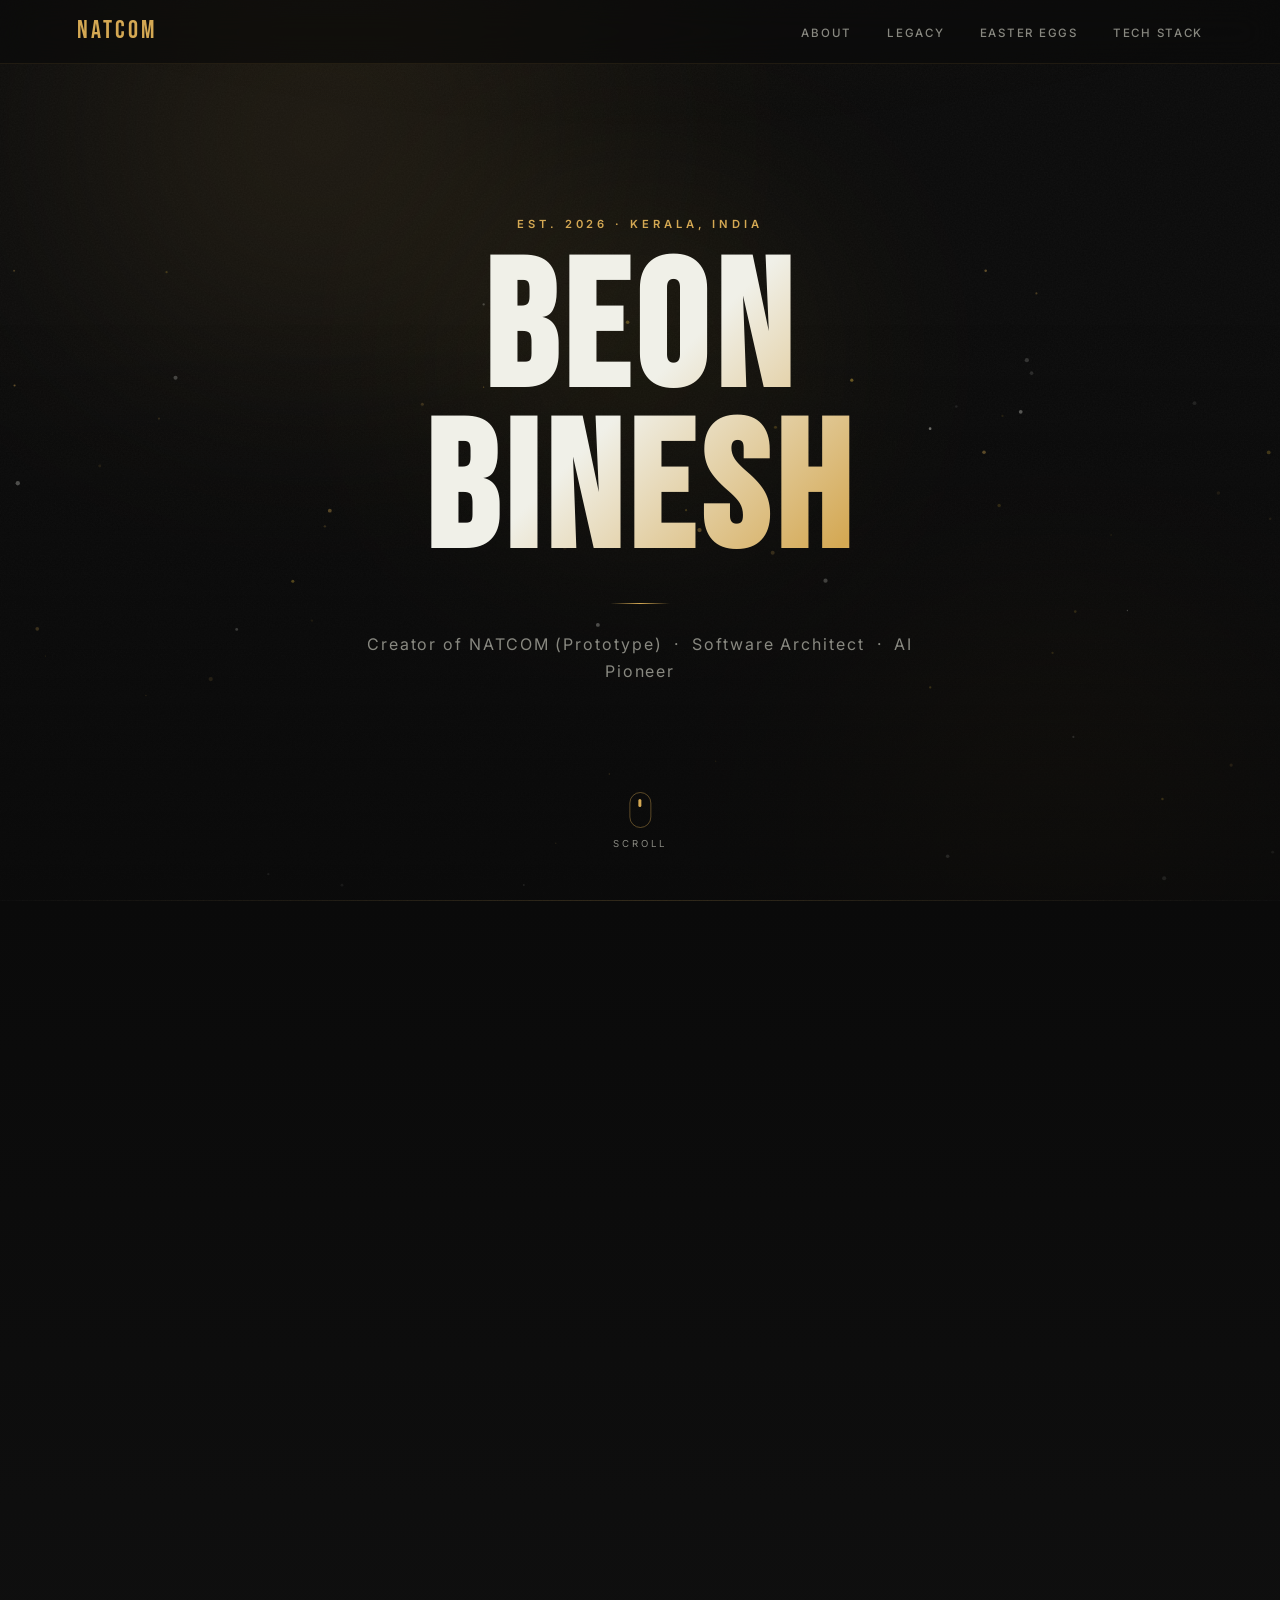
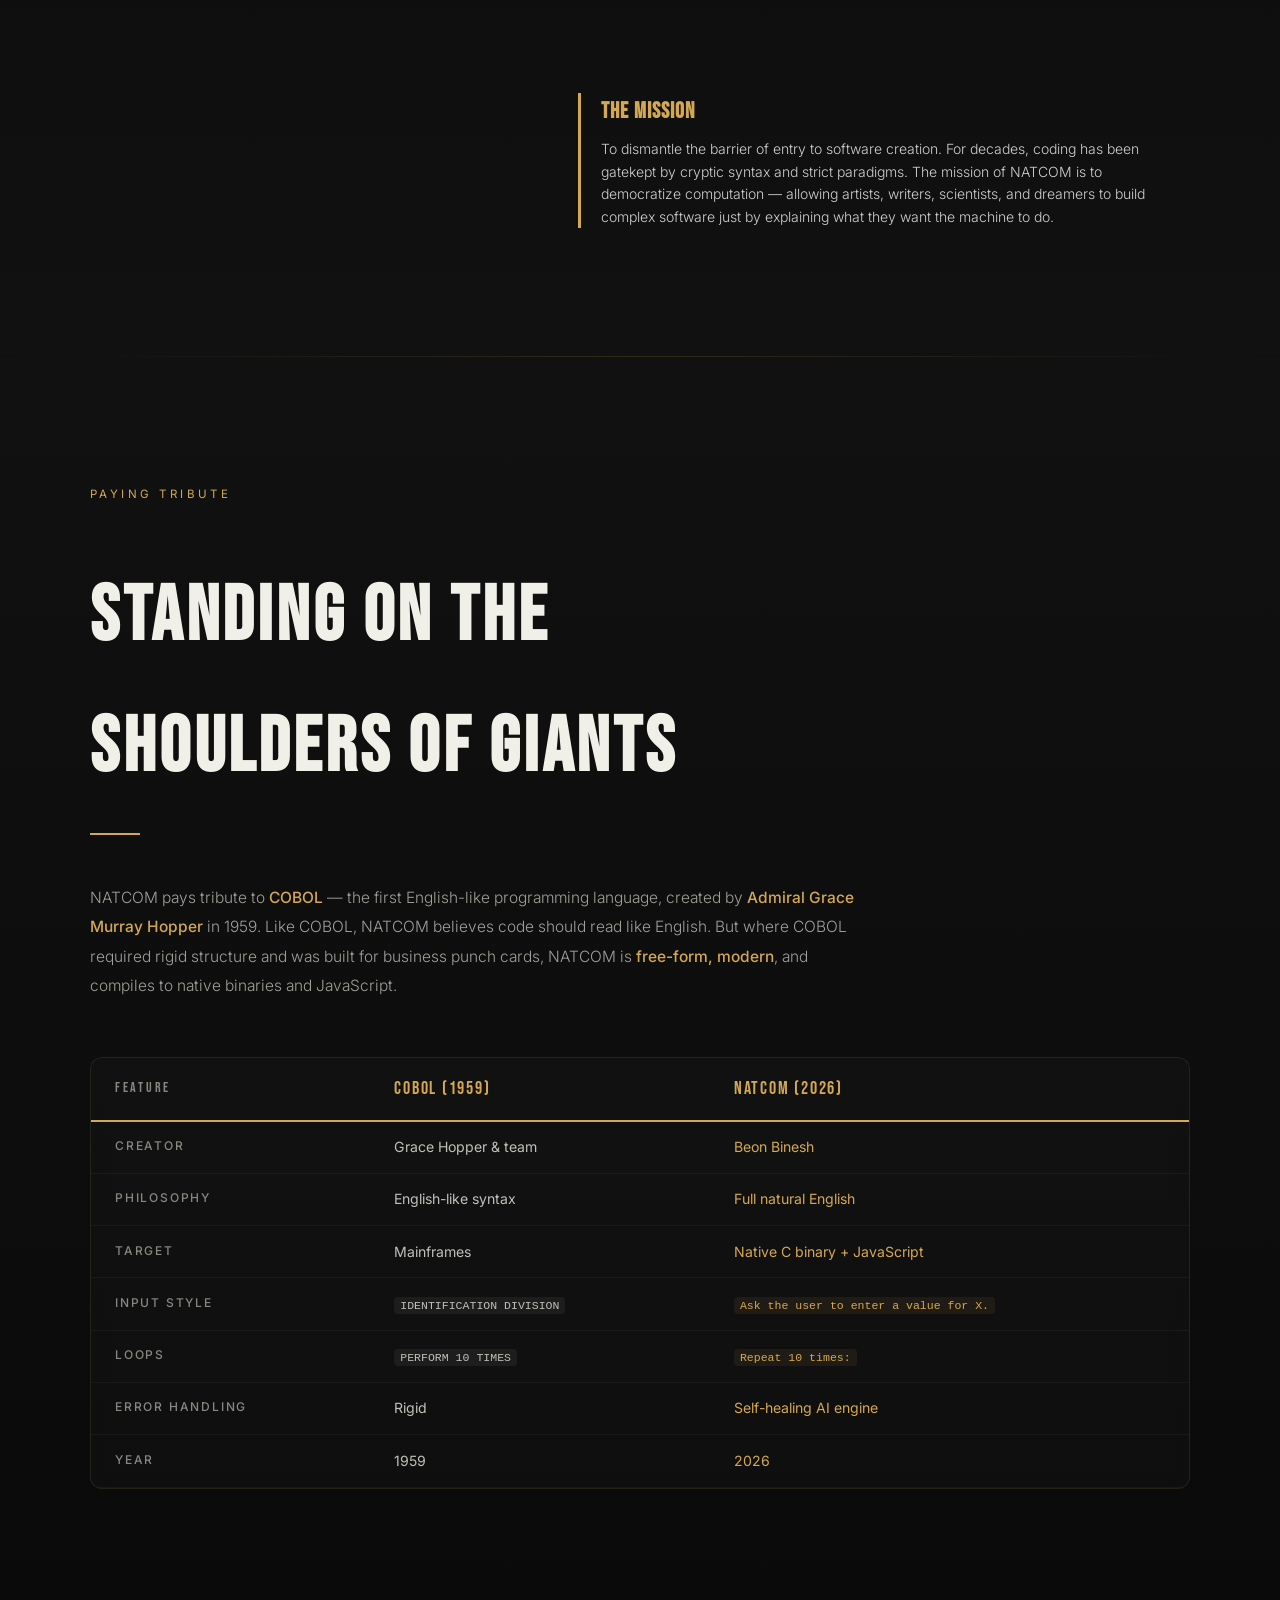
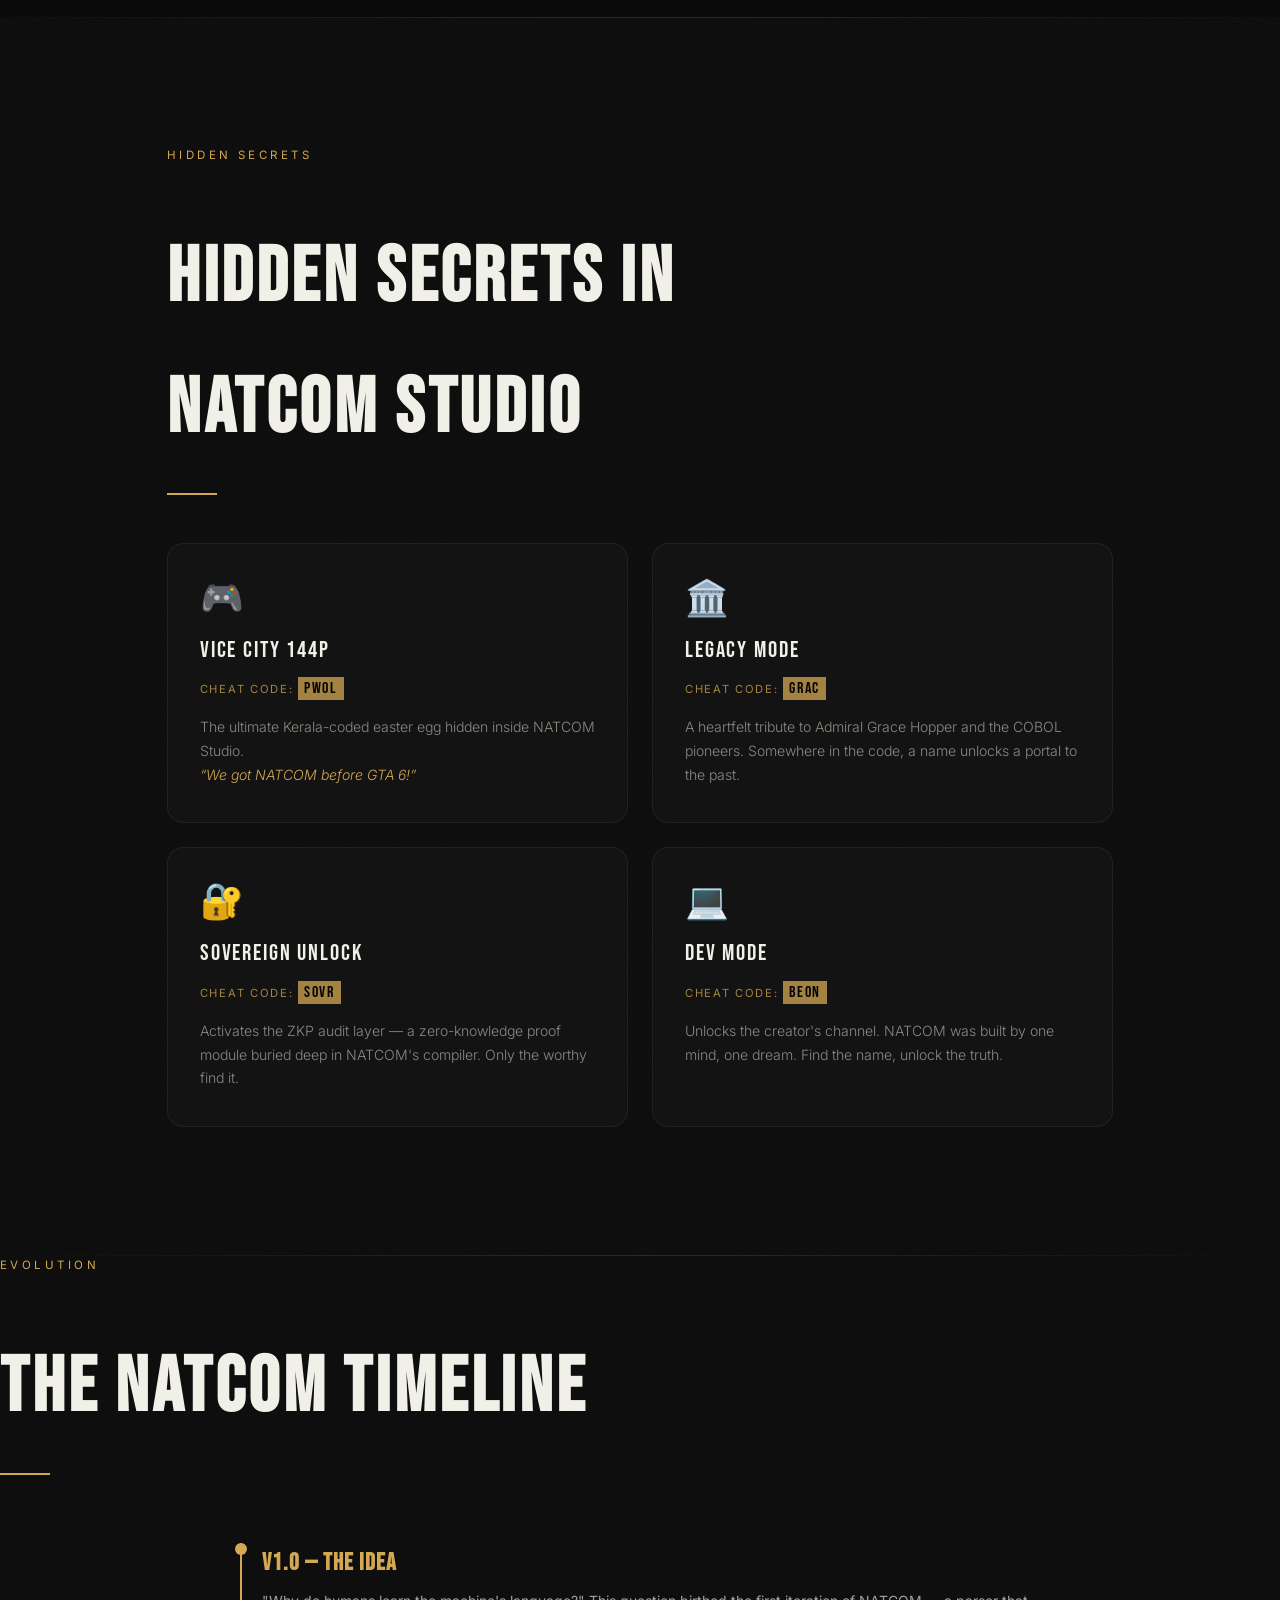
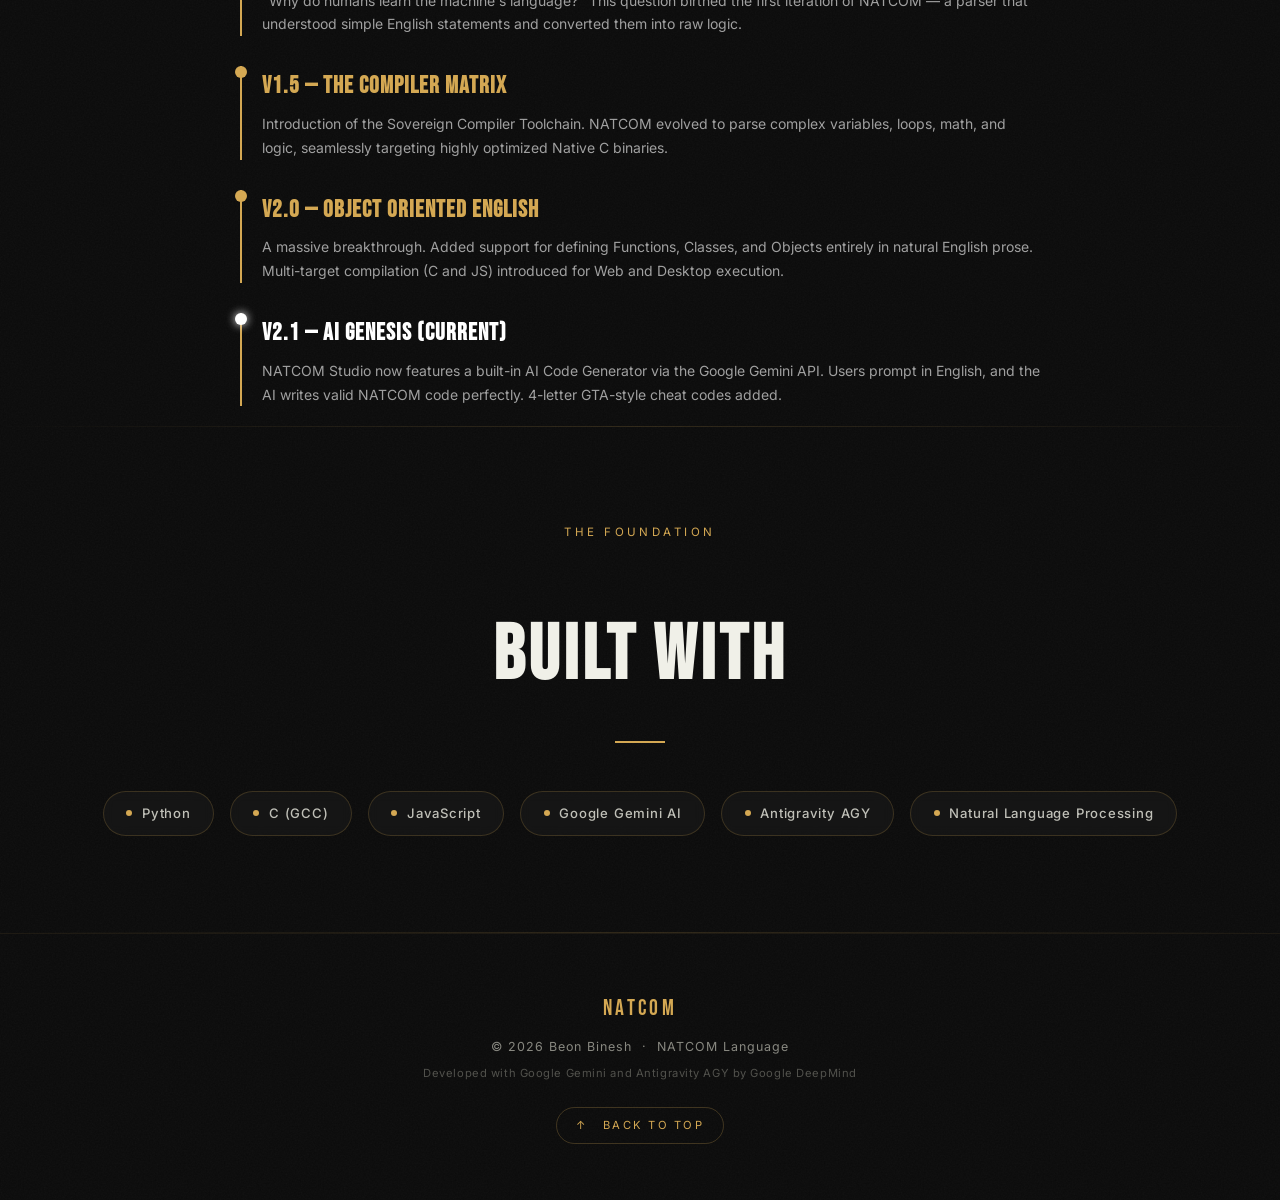
==== commit 60d3fee8: "docs: enhanced about text and added mission statement" ====
--- a/firebase_public/index.html
+++ b/firebase_public/index.html
@@ -825,12 +825,20 @@
         <h2 class="reveal reveal-delay-2">The Mind Behind<br>the Language</h2>
         <div class="gold-rule reveal reveal-delay-3"></div>
         <p class="reveal reveal-delay-4">
-          <strong>Beon Binesh</strong> is the creator of <strong>NATCOM</strong> — the world's first natural English programming language. Built entirely using human intuition and powered by <strong>Google Gemini AI</strong> and <strong>Antigravity AGY by Google DeepMind</strong>, NATCOM represents the future of human-computer interaction.
+          <strong>Beon Binesh</strong> is a visionary Software Architect, AI Pioneer, and the sole architect of <strong>NATCOM</strong> — the world's first true natural English programming language. Built entirely using human intuition and accelerated by <strong>Google Gemini AI</strong> and <strong>Antigravity AGY by Google DeepMind</strong>, NATCOM represents a quantum leap in the future of human-computer interaction.
         </p>
         <br />
         <p class="reveal reveal-delay-5">
-          What began as a question — <em style="color: var(--gold); font-style: italic;">"Why do humans learn the machine's language?"</em> — became a revolutionary compiler that understands English as code. NATCOM doesn't just interpret instructions. It thinks, self-heals, and compiles natural sentences into native binaries and JavaScript — making programming accessible to every human mind on Earth.
+          What began as a profound question — <em style="color: var(--gold); font-style: italic;">"Why must human minds adapt to the machine's rigid logic?"</em> — evolved into a revolutionary compiler matrix. NATCOM doesn't just interpret instructions; it understands intent. It thinks, self-heals, and seamlessly compiles natural human prose into highly optimized native C binaries and JavaScript.
         </p>
+
+        <!-- MISSION SECTION ADDED -->
+        <div style="margin-top: 30px; border-left: 3px solid var(--gold); padding-left: 20px;" class="reveal reveal-delay-6">
+          <h3 style="font-family: 'Bebas Neue'; font-size: 22px; color: var(--gold); letter-spacing: 1px; margin-bottom: 8px;">The Mission</h3>
+          <p style="font-size: 14px; color: #d0d0d0; line-height: 1.6;">
+            To dismantle the barrier of entry to software creation. For decades, coding has been gatekept by cryptic syntax and strict paradigms. The mission of NATCOM is to democratize computation — allowing artists, writers, scientists, and dreamers to build complex software just by explaining what they want the machine to do.
+          </p>
+        </div>
       </div>
     </div>
   </div>
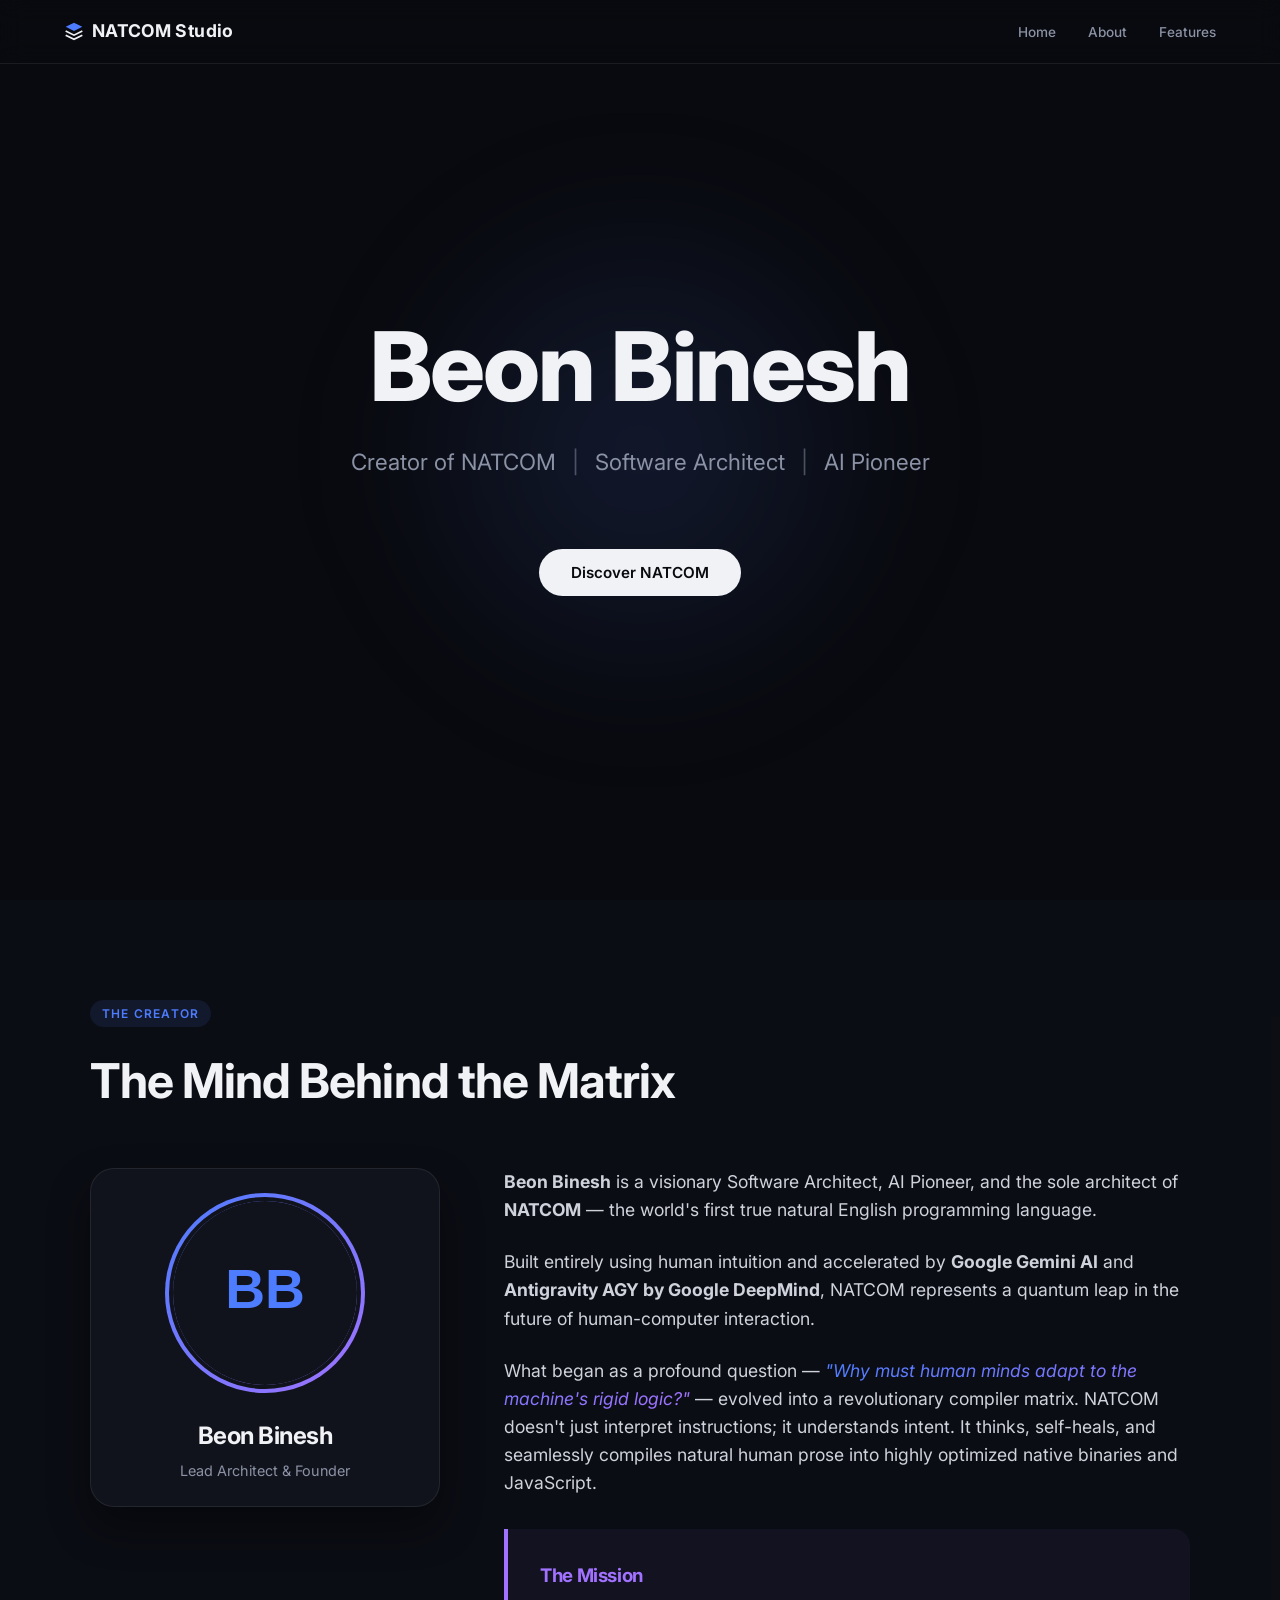
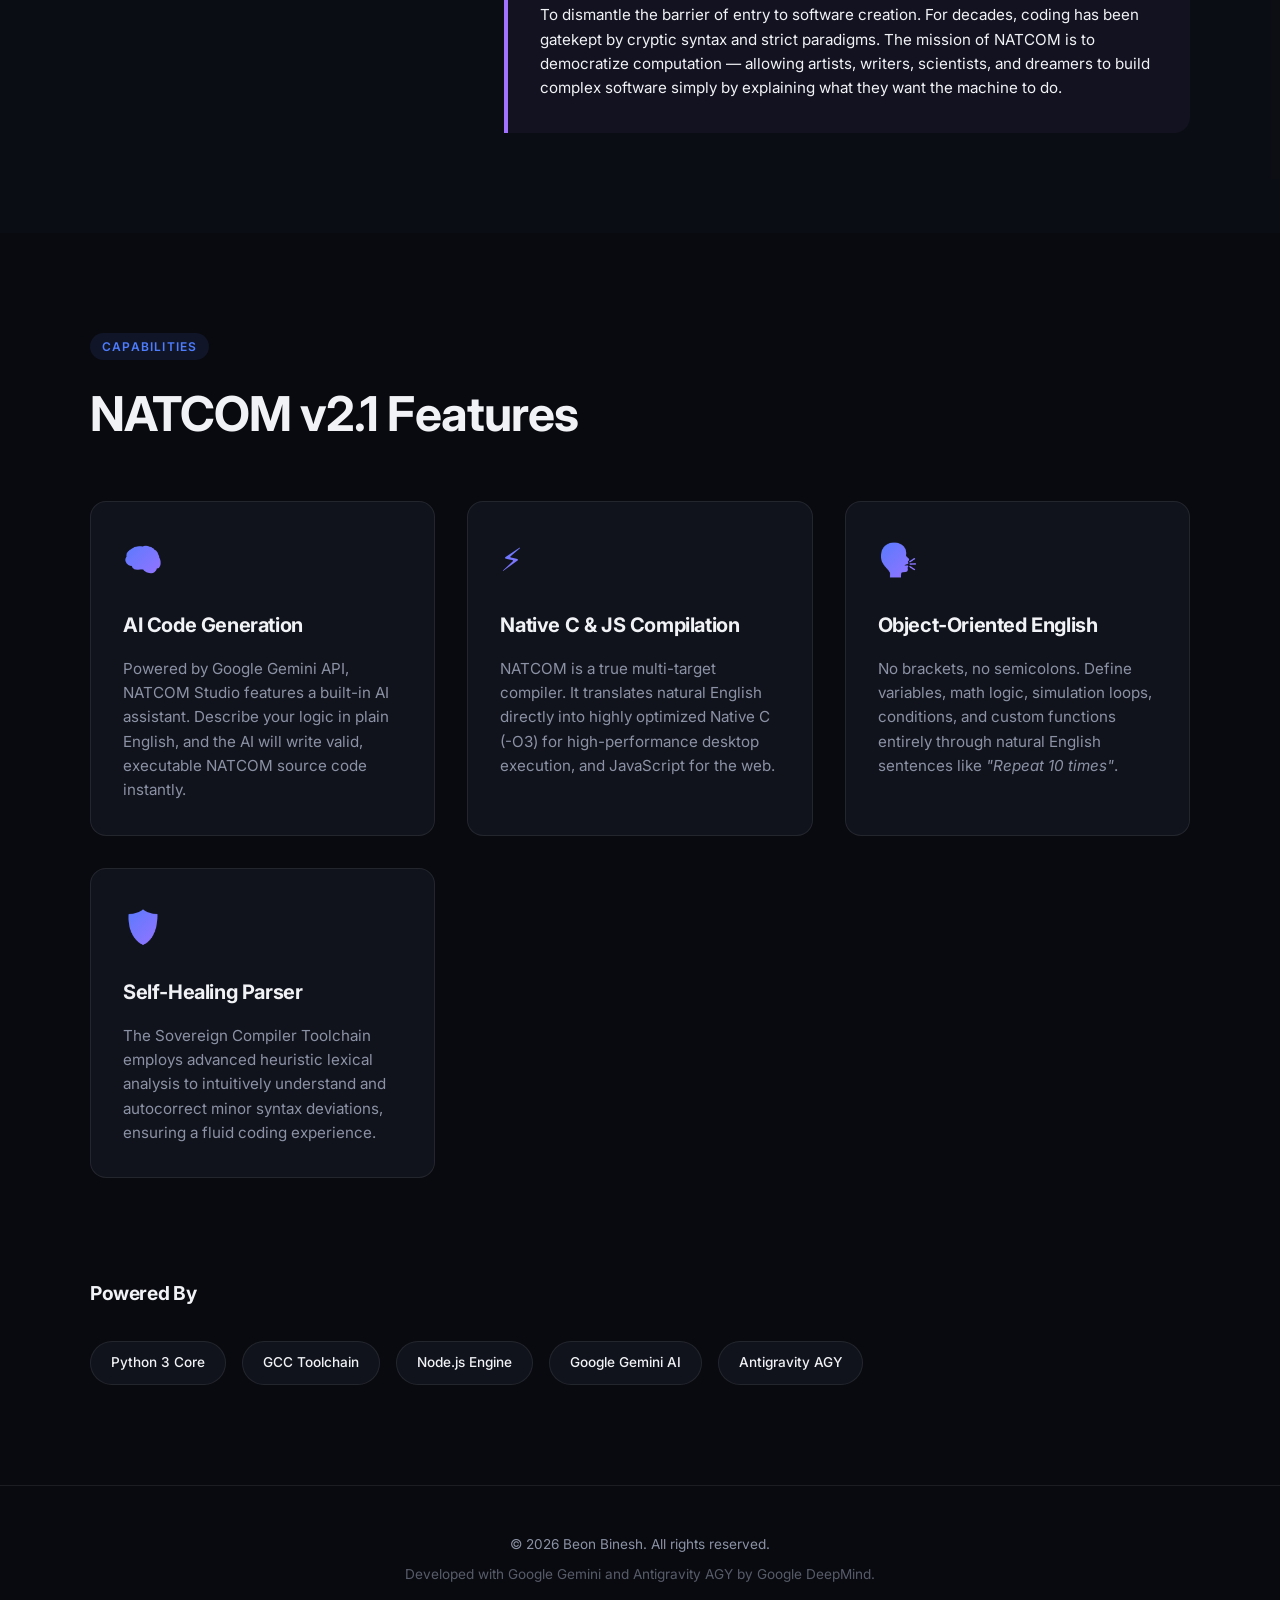
==== commit 6bfc25f5: "docs: complete redesign of about page, added mobile support, removed easter eggs" ====
--- a/firebase_public/index.html
+++ b/firebase_public/index.html
@@ -7,45 +7,47 @@
   <meta name="description" content="Beon Binesh is the creator of NATCOM — the world's first natural English programming language, powered by Google Gemini AI and Antigravity AGY by Google DeepMind." />
   <link rel="preconnect" href="https://fonts.googleapis.com" />
   <link rel="preconnect" href="https://fonts.gstatic.com" crossorigin />
-  <link href="https://fonts.googleapis.com/css2?family=Bebas+Neue&family=Inter:wght@300;400;500;600;700&display=swap" rel="stylesheet" />
+  <link href="https://fonts.googleapis.com/css2?family=Inter:wght@300;400;500;600;700&display=swap" rel="stylesheet" />
 
   <style>
     /* ── RESET & BASE ─────────────────────────────────────── */
     *, *::before, *::after { margin: 0; padding: 0; box-sizing: border-box; }
 
     :root {
-      --black:   #0a0a0a;
-      --dark:    #111111;
-      --surface: #1a1a1a;
-      --gold:    #d4a853;
-      --gold2:   #f5c842;
-      --cream:   #f0f0e8;
-      --muted:   #888880;
-      --border:  rgba(212,168,83,0.18);
+      --bg: #090a0f;
+      --surface: #11131c;
+      --primary: #4e7cfe;
+      --secondary: #a072ff;
+      --text: #f0f2f5;
+      --muted: #8b92a5;
+      --border: rgba(255, 255, 255, 0.08);
+      --glow: rgba(78, 124, 254, 0.15);
     }
 
     html { scroll-behavior: smooth; }
 
     body {
-      background: var(--black);
-      color: var(--cream);
-      font-family: 'Inter', sans-serif;
+      background: var(--bg);
+      color: var(--text);
+      font-family: 'Inter', system-ui, -apple-system, sans-serif;
       font-size: 16px;
-      line-height: 1.7;
+      line-height: 1.6;
       overflow-x: hidden;
-      /* Subtle SVG noise texture */
-      background-image: url("data:image/svg+xml,%3Csvg xmlns='http://www.w3.org/2000/svg' width='300' height='300'%3E%3Cfilter id='noise'%3E%3CfeTurbulence type='fractalNoise' baseFrequency='0.65' numOctaves='3' stitchTiles='stitch'/%3E%3CfeColorMatrix type='saturate' values='0'/%3E%3C/filter%3E%3Crect width='300' height='300' filter='url(%23noise)' opacity='0.04'/%3E%3C/svg%3E");
-    }
-
-    /* ── SCROLLBAR ────────────────────────────────────────── */
-    ::-webkit-scrollbar { width: 5px; }
-    ::-webkit-scrollbar-track { background: var(--black); }
-    ::-webkit-scrollbar-thumb { background: var(--gold); border-radius: 3px; }
+    }
 
     /* ── TYPOGRAPHY ───────────────────────────────────────── */
-    h1, h2, h3, .section-title {
-      font-family: 'Bebas Neue', sans-serif;
-      letter-spacing: 0.05em;
+    h1, h2, h3 { font-weight: 700; letter-spacing: -0.02em; }
+    
+    .gradient-text {
+      background: linear-gradient(135deg, #4e7cfe, #a072ff, #4e7cfe);
+      background-size: 200% auto;
+      -webkit-background-clip: text;
+      -webkit-text-fill-color: transparent;
+      animation: shine 5s linear infinite;
+    }
+
+    @keyframes shine {
+      to { background-position: 200% center; }
     }
 
     /* ── NAVBAR ───────────────────────────────────────────── */
@@ -56,1089 +58,341 @@
       display: flex;
       align-items: center;
       justify-content: space-between;
-      padding: 0 6vw;
+      padding: 0 5vw;
       height: 64px;
-      background: rgba(10,10,10,0.7);
-      backdrop-filter: blur(18px) saturate(1.4);
-      -webkit-backdrop-filter: blur(18px) saturate(1.4);
-      border-bottom: 1px solid rgba(212,168,83,0.1);
-      transition: background 0.4s ease;
+      background: rgba(9, 10, 15, 0.8);
+      backdrop-filter: blur(12px);
+      -webkit-backdrop-filter: blur(12px);
+      border-bottom: 1px solid var(--border);
     }
 
     .nav-logo {
-      font-family: 'Bebas Neue', sans-serif;
-      font-size: 1.55rem;
-      letter-spacing: 0.12em;
-      color: var(--gold);
+      font-size: 1.1rem;
+      font-weight: 700;
+      color: var(--text);
       text-decoration: none;
-    }
-
-    .nav-links {
-      display: flex;
-      gap: 2.2rem;
-      list-style: none;
-    }
-
+      letter-spacing: 0.02em;
+      display: flex;
+      align-items: center;
+      gap: 8px;
+    }
+
+    .nav-logo svg { fill: var(--primary); }
+
+    .nav-links { display: flex; gap: 2rem; list-style: none; }
     .nav-links a {
       color: var(--muted);
       text-decoration: none;
-      font-size: 0.72rem;
+      font-size: 0.85rem;
       font-weight: 500;
-      letter-spacing: 0.15em;
-      text-transform: uppercase;
-      transition: color 0.3s;
-    }
-
-    .nav-links a:hover { color: var(--gold); }
+      transition: color 0.2s;
+    }
+    .nav-links a:hover { color: var(--text); }
 
     /* ── HERO ─────────────────────────────────────────────── */
     #hero {
       position: relative;
       width: 100%;
-      height: 100vh;
-      min-height: 700px;
+      min-height: 100vh;
       display: flex;
       flex-direction: column;
       align-items: center;
       justify-content: center;
+      text-align: center;
+      padding: 100px 5vw;
       overflow: hidden;
+    }
+
+    /* Background Gradients */
+    .hero-glow {
+      position: absolute;
+      width: 60vw;
+      height: 60vh;
+      background: radial-gradient(circle, var(--glow) 0%, transparent 60%);
+      top: 50%; left: 50%;
+      transform: translate(-50%, -50%);
+      z-index: -1;
+      filter: blur(60px);
+    }
+
+    .hero-title {
+      font-size: clamp(3rem, 8vw, 6rem);
+      line-height: 1.1;
+      margin-bottom: 1.5rem;
+      font-weight: 800;
+    }
+
+    .hero-sub {
+      font-size: clamp(1.1rem, 2vw, 1.4rem);
+      color: var(--muted);
+      max-width: 600px;
+      margin: 0 auto 3rem;
+    }
+
+    /* ── SECTIONS ─────────────────────────────────────────── */
+    section { padding: 100px 5vw; }
+    .container { max-width: 1100px; margin: 0 auto; }
+
+    .section-tag {
+      display: inline-block;
+      font-size: 0.75rem;
+      font-weight: 600;
+      text-transform: uppercase;
+      letter-spacing: 0.1em;
+      color: var(--primary);
+      margin-bottom: 1rem;
+      padding: 4px 12px;
+      background: rgba(78, 124, 254, 0.1);
+      border-radius: 100px;
+    }
+
+    .section-title {
+      font-size: clamp(2rem, 4vw, 3rem);
+      margin-bottom: 3rem;
+    }
+
+    /* ── ABOUT GRID ───────────────────────────────────────── */
+    .about-grid {
+      display: grid;
+      grid-template-columns: 350px 1fr;
+      gap: 4rem;
+      align-items: start;
+    }
+
+    .profile-card {
+      background: var(--surface);
+      border: 1px solid var(--border);
+      border-radius: 24px;
+      padding: 24px;
       text-align: center;
-    }
-
-    /* Aurora / particle canvas */
-    #hero-canvas {
-      position: absolute;
-      inset: 0;
-      width: 100%;
-      height: 100%;
-      z-index: 0;
-    }
-
-    /* CSS aurora blobs */
-    .aurora {
-      position: absolute;
-      inset: 0;
-      z-index: 0;
-      overflow: hidden;
-    }
-
-    .aurora-blob {
-      position: absolute;
+      box-shadow: 0 20px 40px rgba(0,0,0,0.4);
+    }
+
+    .profile-img-wrap {
+      width: 200px; height: 200px;
+      margin: 0 auto 1.5rem;
       border-radius: 50%;
-      filter: blur(120px);
-      opacity: 0.15;
-      animation: drift 18s ease-in-out infinite alternate;
-    }
-
-    .aurora-blob:nth-child(1) {
-      width: 70vw; height: 60vh;
-      background: radial-gradient(circle, #d4a853 0%, transparent 70%);
-      top: -15%; left: -10%;
-      animation-delay: 0s;
-    }
-    .aurora-blob:nth-child(2) {
-      width: 55vw; height: 55vh;
-      background: radial-gradient(circle, #8b5e1a 0%, transparent 70%);
-      bottom: -20%; right: -10%;
-      animation-delay: -7s;
-    }
-    .aurora-blob:nth-child(3) {
-      width: 40vw; height: 40vh;
-      background: radial-gradient(circle, #f5c842 0%, transparent 70%);
-      top: 40%; left: 50%;
-      transform: translate(-50%, -50%);
-      animation-delay: -12s;
-    }
-
-    @keyframes drift {
-      0%   { transform: translate(0, 0) scale(1); }
-      33%  { transform: translate(4vw, -3vh) scale(1.05); }
-      66%  { transform: translate(-3vw, 4vh) scale(0.97); }
-      100% { transform: translate(2vw, 2vh) scale(1.02); }
-    }
-
-    /* Parallax layer */
-    .hero-parallax {
-      position: absolute;
-      inset: -20%;
-      background:
-        radial-gradient(ellipse 80% 50% at 50% -10%, rgba(212,168,83,0.08) 0%, transparent 70%),
-        linear-gradient(180deg, transparent 40%, var(--black) 100%);
-      z-index: 1;
-      will-change: transform;
-    }
-
-    .hero-content {
-      position: relative;
-      z-index: 2;
-      display: flex;
-      flex-direction: column;
-      align-items: center;
-      gap: 1.2rem;
-    }
-
-    .hero-eyebrow {
-      font-size: 0.7rem;
-      font-weight: 600;
-      letter-spacing: 0.35em;
-      text-transform: uppercase;
-      color: var(--gold);
-      opacity: 0.85;
-    }
-
-    .hero-title {
-      font-family: 'Bebas Neue', sans-serif;
-      font-size: clamp(4rem, 14vw, 13rem);
-      line-height: 0.9;
-      letter-spacing: 0.04em;
-      color: var(--cream);
-      /* Subtle gold shimmer */
-      background: linear-gradient(135deg, #f0f0e8 30%, #d4a853 60%, #f0f0e8 80%);
-      background-size: 200% 100%;
+      padding: 4px;
+      background: linear-gradient(135deg, var(--primary), var(--secondary));
+    }
+
+    .profile-img {
+      width: 100%; height: 100%;
+      border-radius: 50%;
+      object-fit: cover;
+      border: 4px solid var(--surface);
+    }
+
+    .profile-name { font-size: 1.5rem; margin-bottom: 0.25rem; }
+    .profile-title { color: var(--muted); font-size: 0.9rem; }
+
+    .about-text p { margin-bottom: 1.5rem; font-size: 1.1rem; color: #d0d2db; }
+    
+    .mission-box {
+      margin-top: 2rem;
+      padding: 2rem;
+      background: rgba(160, 114, 255, 0.05);
+      border-left: 4px solid var(--secondary);
+      border-radius: 0 16px 16px 0;
+    }
+    .mission-box h3 { color: var(--secondary); margin-bottom: 0.75rem; }
+
+    /* ── FEATURES GRID ────────────────────────────────────── */
+    .features-grid {
+      display: grid;
+      grid-template-columns: repeat(auto-fit, minmax(300px, 1fr));
+      gap: 2rem;
+    }
+
+    .feature-card {
+      background: var(--surface);
+      border: 1px solid var(--border);
+      border-radius: 16px;
+      padding: 2rem;
+      transition: transform 0.3s, border-color 0.3s;
+    }
+    .feature-card:hover {
+      transform: translateY(-5px);
+      border-color: rgba(78, 124, 254, 0.4);
+    }
+    .feature-icon {
+      font-size: 2rem;
+      margin-bottom: 1.5rem;
+      display: inline-block;
+      background: linear-gradient(135deg, var(--primary), var(--secondary));
       -webkit-background-clip: text;
       -webkit-text-fill-color: transparent;
-      background-clip: text;
-      animation: shimmer 6s linear infinite;
-    }
-
-    @keyframes shimmer {
-      0%   { background-position: 200% 0; }
-      100% { background-position: -200% 0; }
-    }
-
-    .hero-sub {
-      font-size: clamp(0.75rem, 1.8vw, 1rem);
-      font-weight: 400;
-      letter-spacing: 0.12em;
-      color: var(--muted);
-      max-width: 560px;
-    }
-
-    .hero-divider {
-      width: 60px;
-      height: 1px;
-      background: linear-gradient(90deg, transparent, var(--gold), transparent);
-      margin: 0.5rem auto;
-    }
-
-    /* Scroll cue */
-    .scroll-cue {
-      position: absolute;
-      bottom: 3rem;
-      left: 50%;
-      transform: translateX(-50%);
-      z-index: 2;
-      display: flex;
-      flex-direction: column;
+    }
+    .feature-card h3 { margin-bottom: 1rem; font-size: 1.25rem; }
+    .feature-card p { color: var(--muted); font-size: 0.95rem; line-height: 1.6; }
+
+    /* ── TECH STACK ───────────────────────────────────────── */
+    .tech-stack {
+      display: flex;
+      flex-wrap: wrap;
+      gap: 1rem;
+      margin-top: 2rem;
+    }
+    .tech-badge {
+      padding: 10px 20px;
+      background: var(--surface);
+      border: 1px solid var(--border);
+      border-radius: 100px;
+      font-size: 0.85rem;
+      font-weight: 500;
+      color: var(--text);
+      display: flex;
       align-items: center;
-      gap: 0.5rem;
-      cursor: pointer;
-    }
-
-    .scroll-cue span {
-      font-size: 0.6rem;
-      letter-spacing: 0.3em;
-      text-transform: uppercase;
-      color: var(--muted);
-    }
-
-    .scroll-mouse {
-      width: 22px;
-      height: 36px;
-      border: 1.5px solid rgba(212,168,83,0.4);
-      border-radius: 11px;
-      display: flex;
-      justify-content: center;
-      padding-top: 6px;
-    }
-
-    .scroll-wheel {
-      width: 3px;
-      height: 8px;
-      background: var(--gold);
-      border-radius: 2px;
-      animation: scrollDown 1.8s ease-in-out infinite;
-    }
-
-    @keyframes scrollDown {
-      0%   { transform: translateY(0); opacity: 1; }
-      80%  { transform: translateY(12px); opacity: 0; }
-      100% { transform: translateY(0); opacity: 0; }
-    }
-
-    /* ── SECTION BASE ─────────────────────────────────────── */
-    section {
-      padding: 8rem 6vw;
-      position: relative;
-    }
-
-    .section-fade {
-      background: linear-gradient(180deg, var(--black) 0%, var(--dark) 50%, var(--black) 100%);
-    }
-
-    .section-title {
-      font-size: clamp(2.5rem, 6vw, 5rem);
-      color: var(--cream);
-      margin-bottom: 0.4rem;
-    }
-
-    .section-subtitle {
-      font-size: 0.72rem;
-      letter-spacing: 0.3em;
-      text-transform: uppercase;
-      color: var(--gold);
-      margin-bottom: 3rem;
-      display: block;
-    }
-
-    /* Gold rule */
-    .gold-rule {
-      width: 50px;
-      height: 2px;
-      background: var(--gold);
-      margin: 1.2rem 0 3rem;
-    }
-
-    /* Gradient separator */
-    .section-sep {
-      width: 100%;
-      height: 1px;
-      background: linear-gradient(90deg, transparent, var(--border), transparent);
-      margin: 0;
-    }
-
-    /* ── SCROLL REVEAL ────────────────────────────────────── */
-    .reveal {
-      opacity: 0;
-      transform: translateY(40px);
-      transition: opacity 0.85s cubic-bezier(0.22, 1, 0.36, 1),
-                  transform 0.85s cubic-bezier(0.22, 1, 0.36, 1);
-    }
-
-    .reveal.revealed {
-      opacity: 1;
-      transform: translateY(0);
-    }
-
-    .reveal-left {
-      opacity: 0;
-      transform: translateX(-50px);
-      transition: opacity 0.9s cubic-bezier(0.22, 1, 0.36, 1),
-                  transform 0.9s cubic-bezier(0.22, 1, 0.36, 1);
-    }
-
-    .reveal-left.revealed {
-      opacity: 1;
-      transform: translateX(0);
-    }
-
-    .reveal-right {
-      opacity: 0;
-      transform: translateX(50px);
-      transition: opacity 0.9s cubic-bezier(0.22, 1, 0.36, 1),
-                  transform 0.9s cubic-bezier(0.22, 1, 0.36, 1);
-    }
-
-    .reveal-right.revealed {
-      opacity: 1;
-      transform: translateX(0);
-    }
-
-    .reveal-delay-1 { transition-delay: 0.1s; }
-    .reveal-delay-2 { transition-delay: 0.2s; }
-    .reveal-delay-3 { transition-delay: 0.35s; }
-    .reveal-delay-4 { transition-delay: 0.5s; }
-    .reveal-delay-5 { transition-delay: 0.65s; }
-
-    /* ── ABOUT SECTION ────────────────────────────────────── */
-    #about {
-      display: grid;
-      grid-template-columns: 1fr 1.6fr;
-      gap: 6rem;
-      align-items: center;
-      max-width: 1200px;
-      margin: 0 auto;
-      padding: 8rem 6vw;
-    }
-
-    .about-image-wrap {
-      display: flex;
-      flex-direction: column;
-      align-items: center;
-      gap: 1.5rem;
-    }
-
-    .profile-ring {
-      position: relative;
-      width: 220px;
-      height: 220px;
-    }
-
-    .profile-ring::before {
-      content: '';
-      position: absolute;
-      inset: -4px;
-      border-radius: 50%;
-      background: conic-gradient(
-        from 0deg,
-        transparent 0%,
-        var(--gold) 30%,
-        var(--gold2) 60%,
-        transparent 70%,
-        var(--gold) 90%,
-        transparent 100%
-      );
-      animation: spin-ring 6s linear infinite;
-    }
-
-    .profile-ring::after {
-      content: '';
-      position: absolute;
-      inset: -8px;
-      border-radius: 50%;
-      box-shadow: 0 0 40px rgba(212,168,83,0.25), 0 0 80px rgba(212,168,83,0.1);
-    }
-
-    @keyframes spin-ring {
-      to { transform: rotate(360deg); }
-    }
-
-    .profile-img {
-      position: relative;
-      z-index: 1;
-      width: 212px;
-      height: 212px;
-      border-radius: 50%;
-      object-fit: cover;
-      object-position: center top;
-      border: 3px solid var(--black);
-      display: block;
-      margin: 4px;
-    }
-
-    .profile-name-tag {
-      font-family: 'Bebas Neue', sans-serif;
-      font-size: 1.1rem;
-      letter-spacing: 0.2em;
-      color: var(--gold);
+      gap: 8px;
+    }
+
+    /* ── FOOTER ───────────────────────────────────────────── */
+    footer {
+      border-top: 1px solid var(--border);
+      padding: 3rem 5vw;
       text-align: center;
-    }
-
-    .about-text h2 {
-      font-size: clamp(2rem, 4vw, 3.2rem);
-      margin-bottom: 0.5rem;
-      color: var(--cream);
-    }
-
-    .about-text p {
-      color: #b8b8b0;
-      font-size: 1rem;
-      line-height: 1.85;
-      font-weight: 300;
-    }
-
-    .about-text p strong {
-      color: var(--gold);
-      font-weight: 600;
-    }
-
-    /* ── COBOL SECTION ────────────────────────────────────── */
-    #cobol {
-      max-width: 1100px;
-      margin: 0 auto;
-    }
-
-    #cobol-wrap {
-      padding: 8rem 6vw;
-      background: linear-gradient(180deg, var(--dark) 0%, var(--black) 100%);
-    }
-
-    .cobol-intro {
-      max-width: 780px;
-      color: #a0a098;
-      font-size: 0.97rem;
-      line-height: 1.9;
-      margin-bottom: 3.5rem;
-      font-weight: 300;
-    }
-
-    .cobol-intro em {
-      color: var(--gold);
-      font-style: normal;
-      font-weight: 500;
-    }
-
-    /* Comparison table */
-    .comparison-table {
-      width: 100%;
-      border-collapse: collapse;
-      font-size: 0.88rem;
-    }
-
-    .comparison-table thead tr {
-      border-bottom: 2px solid var(--gold);
-    }
-
-    .comparison-table th {
-      padding: 1rem 1.5rem;
-      font-family: 'Bebas Neue', sans-serif;
-      font-size: 1.1rem;
-      letter-spacing: 0.1em;
-      text-align: left;
-      color: var(--gold);
-      font-weight: 400;
-    }
-
-    .comparison-table th:first-child {
       color: var(--muted);
       font-size: 0.85rem;
-      letter-spacing: 0.2em;
-    }
-
-    .comparison-table td {
-      padding: 0.9rem 1.5rem;
-      border-bottom: 1px solid rgba(255,255,255,0.04);
-      vertical-align: top;
-      color: #c0c0b8;
-      line-height: 1.6;
-      transition: background 0.3s;
-    }
-
-    .comparison-table tr:hover td {
-      background: rgba(212,168,83,0.04);
-    }
-
-    .comparison-table td:first-child {
-      color: var(--muted);
-      font-size: 0.75rem;
-      letter-spacing: 0.15em;
-      text-transform: uppercase;
-      font-weight: 500;
-    }
-
-    .comparison-table td:last-child {
-      color: var(--gold);
-    }
-
-    .table-wrapper {
-      border: 1px solid rgba(212,168,83,0.12);
-      border-radius: 12px;
-      overflow: hidden;
-      background: rgba(255,255,255,0.02);
-      backdrop-filter: blur(8px);
-    }
-
-    .easter-egg-hint {
-      margin-top: 1.4rem;
-      font-size: 0.78rem;
-      color: rgba(212,168,83,0.45);
-      font-family: 'Inter', monospace;
-      font-weight: 400;
-      letter-spacing: 0.03em;
-      text-align: center;
-      user-select: none;
-    }
-
-    /* ── EASTER EGGS SECTION ──────────────────────────────── */
-    #eggs-wrap {
-      padding: 8rem 6vw;
-      max-width: 1100px;
-      margin: 0 auto;
-    }
-
-    .egg-grid {
-      display: grid;
-      grid-template-columns: repeat(2, 1fr);
-      gap: 1.5rem;
-      margin-top: 1rem;
-    }
-
-    .egg-card {
-      background: rgba(255,255,255,0.025);
-      border: 1px solid rgba(212,168,83,0.1);
-      border-radius: 16px;
-      padding: 2.2rem 2rem;
-      backdrop-filter: blur(12px);
-      -webkit-backdrop-filter: blur(12px);
-      position: relative;
-      overflow: hidden;
-      cursor: default;
-      transition:
-        border-color 0.4s ease,
-        box-shadow   0.4s ease,
-        transform    0.4s ease,
-        background   0.4s ease;
-    }
-
-    .egg-card::before {
-      content: '';
-      position: absolute;
-      inset: 0;
-      background: radial-gradient(ellipse 60% 50% at 50% 0%, rgba(212,168,83,0.07) 0%, transparent 70%);
-      opacity: 0;
-      transition: opacity 0.4s ease;
-    }
-
-    .egg-card:hover {
-      border-color: rgba(212,168,83,0.5);
-      box-shadow: 0 0 30px rgba(212,168,83,0.08), 0 8px 32px rgba(0,0,0,0.4);
-      transform: translateY(-4px);
-      background: rgba(255,255,255,0.04);
-    }
-
-    .egg-card:hover::before { opacity: 1; }
-
-    .egg-icon {
-      font-size: 2.2rem;
-      margin-bottom: 1rem;
-      display: block;
-      line-height: 1;
-    }
-
-    .egg-name {
-      font-family: 'Bebas Neue', sans-serif;
-      font-size: 1.45rem;
-      color: var(--cream);
-      letter-spacing: 0.08em;
-      margin-bottom: 0.3rem;
-    }
-
-    .egg-trigger {
-      font-size: 0.7rem;
-      letter-spacing: 0.15em;
-      text-transform: uppercase;
-      color: var(--gold);
-      margin-bottom: 0.8rem;
-      display: block;
-      opacity: 0.75;
-    }
-
-    .egg-desc {
-      font-size: 0.88rem;
-      color: #8a8a82;
-      font-weight: 300;
-      line-height: 1.7;
-    }
-
-    /* ── TECH STACK ───────────────────────────────────────── */
-    #tech-wrap {
-      padding: 6rem 6vw;
-      text-align: center;
-    }
-
-    .badge-row {
-      display: flex;
-      flex-wrap: wrap;
-      justify-content: center;
-      gap: 1rem;
-      margin-top: 3rem;
-    }
-
-    .badge {
-      display: inline-flex;
-      align-items: center;
-      gap: 0.6rem;
-      padding: 0.65rem 1.4rem;
-      border: 1px solid rgba(212,168,83,0.2);
-      border-radius: 100px;
-      font-size: 0.82rem;
-      font-weight: 500;
-      letter-spacing: 0.06em;
-      color: #c0c0b8;
-      background: rgba(255,255,255,0.03);
-      backdrop-filter: blur(6px);
-      transition: all 0.35s ease;
-      cursor: default;
-    }
-
-    .badge:hover {
-      border-color: var(--gold);
-      color: var(--gold);
-      background: rgba(212,168,83,0.06);
-      box-shadow: 0 0 20px rgba(212,168,83,0.08);
-    }
-
-    .badge-dot {
-      width: 6px;
-      height: 6px;
-      border-radius: 50%;
-      background: var(--gold);
-      flex-shrink: 0;
-    }
-
-    /* ── FOOTER ───────────────────────────────────────────── */
-    footer {
-      padding: 3.5rem 6vw;
-      text-align: center;
-      border-top: 1px solid rgba(212,168,83,0.08);
-      position: relative;
-    }
-
-    .footer-brand {
-      font-family: 'Bebas Neue', sans-serif;
-      font-size: 1.4rem;
-      letter-spacing: 0.15em;
-      color: var(--gold);
-      margin-bottom: 0.5rem;
-    }
-
-    .footer-copy {
-      font-size: 0.78rem;
-      color: var(--muted);
-      letter-spacing: 0.08em;
-      margin-bottom: 0.4rem;
-    }
-
-    .footer-sub {
-      font-size: 0.7rem;
-      color: rgba(136,136,128,0.55);
-      letter-spacing: 0.05em;
-      margin-bottom: 1.5rem;
-    }
-
-    .back-to-top {
-      display: inline-block;
-      font-size: 0.7rem;
-      letter-spacing: 0.2em;
-      text-transform: uppercase;
-      color: var(--gold);
-      text-decoration: none;
-      padding: 0.5rem 1.2rem;
-      border: 1px solid rgba(212,168,83,0.25);
-      border-radius: 100px;
-      transition: all 0.3s ease;
-    }
-
-    .back-to-top:hover {
-      background: rgba(212,168,83,0.1);
-      border-color: var(--gold);
-    }
-
-    /* ── RESPONSIVE ───────────────────────────────────────── */
+    }
+
+    /* ── RESPONSIVE DESIGN ────────────────────────────────── */
     @media (max-width: 900px) {
-      #about {
-        grid-template-columns: 1fr;
-        gap: 3rem;
-        text-align: center;
-      }
-
-      .about-image-wrap { align-items: center; }
-      .gold-rule { margin-left: auto; margin-right: auto; }
-
-      .egg-grid {
-        grid-template-columns: 1fr;
-      }
-
+      .about-grid { grid-template-columns: 1fr; gap: 3rem; }
+      .profile-card { max-width: 400px; margin: 0 auto; }
+    }
+
+    @media (max-width: 600px) {
       .nav-links { display: none; }
-    }
-
-    @media (max-width: 600px) {
-      section { padding: 5rem 5vw; }
-      #about { padding: 5rem 5vw; }
-    }
-
-    /* ── PARTICLES ────────────────────────────────────────── */
-    .particle {
-      position: absolute;
-      border-radius: 50%;
-      pointer-events: none;
-      animation: floatUp linear infinite;
-    }
-
-    @keyframes floatUp {
-      0%   { transform: translateY(0) translateX(0) scale(1); opacity: 0; }
-      10%  { opacity: 1; }
-      90%  { opacity: 0.5; }
-      100% { transform: translateY(-100vh) translateX(var(--drift)) scale(0.4); opacity: 0; }
+      #hero { padding: 120px 5vw 60px; }
+      section { padding: 60px 5vw; }
+      .mission-box { padding: 1.5rem; }
     }
   </style>
 </head>
-
 <body>
+
   <!-- NAVBAR -->
-  <nav id="navbar" role="navigation" aria-label="Main Navigation">
-    <a class="nav-logo" href="#hero">NATCOM</a>
-    <ul class="nav-links" id="nav-links">
-      <li><a href="#about-section">About</a></li>
-      <li><a href="#cobol-wrap">Legacy</a></li>
-      <li><a href="#eggs-wrap">Easter Eggs</a></li>
-      <li><a href="#tech-wrap">Tech Stack</a></li>
+  <nav id="navbar">
+    <a href="#" class="nav-logo">
+      <svg width="20" height="20" viewBox="0 0 24 24">
+        <path d="M12 2L2 7L12 12L22 7L12 2Z"/>
+        <path d="M2 17L12 22L22 17" fill="none" stroke="currentColor" stroke-width="2"/>
+        <path d="M2 12L12 17L22 12" fill="none" stroke="currentColor" stroke-width="2"/>
+      </svg>
+      NATCOM Studio
+    </a>
+    <ul class="nav-links">
+      <li><a href="#hero">Home</a></li>
+      <li><a href="#about">About</a></li>
+      <li><a href="#features">Features</a></li>
     </ul>
   </nav>
 
-  <!-- ══ HERO ══════════════════════════════════════════════ -->
-  <section id="hero" aria-label="Hero">
-    <!-- Aurora background -->
-    <div class="aurora" aria-hidden="true">
-      <div class="aurora-blob"></div>
-      <div class="aurora-blob"></div>
-      <div class="aurora-blob"></div>
-    </div>
-
-    <!-- Parallax overlay -->
-    <div class="hero-parallax" id="hero-parallax" aria-hidden="true"></div>
-
-    <!-- Particle canvas -->
-    <canvas id="hero-canvas" aria-hidden="true"></canvas>
-
-    <!-- Main content -->
-    <div class="hero-content">
-      <p class="hero-eyebrow reveal">Est. 2026 · Kerala, India</p>
-      <h1 class="hero-title reveal reveal-delay-1">BEON<br>BINESH</h1>
-      <div class="hero-divider reveal reveal-delay-2"></div>
-      <p class="hero-sub reveal reveal-delay-3">
-        Creator of NATCOM (Prototype) &nbsp;·&nbsp; Software Architect &nbsp;·&nbsp; AI Pioneer
-      </p>
-    </div>
-
-    <!-- Scroll cue -->
-    <div class="scroll-cue" onclick="document.getElementById('about-section').scrollIntoView({behavior:'smooth'})" aria-label="Scroll down">
-      <div class="scroll-mouse" aria-hidden="true">
-        <div class="scroll-wheel"></div>
-      </div>
-      <span>Scroll</span>
+  <!-- HERO -->
+  <section id="hero">
+    <div class="hero-glow"></div>
+    <h1 class="hero-title">Beon Binesh</h1>
+    <p class="hero-sub">Creator of NATCOM <span style="opacity:0.5;margin:0 10px;">|</span> Software Architect <span style="opacity:0.5;margin:0 10px;">|</span> AI Pioneer</p>
+    <div style="margin-top: 2rem;">
+      <a href="#about" style="text-decoration:none; padding:14px 32px; background:var(--text); color:var(--bg); border-radius:100px; font-weight:600; font-size:0.95rem; transition:transform 0.2s;">
+        Discover NATCOM
+      </a>
     </div>
   </section>
 
-  <div class="section-sep"></div>
-
-  <!-- ══ ABOUT ═════════════════════════════════════════════ -->
-  <div id="about-section" style="background: linear-gradient(180deg, var(--black) 0%, var(--dark) 100%);">
-    <div id="about">
-      <!-- Left: Profile -->
-      <div class="about-image-wrap reveal-left" id="about-img-col">
-        <div class="profile-ring">
-          <img
-            src="./beon.jpg"
-            alt="Beon Binesh — Creator of NATCOM"
-            class="profile-img"
-            id="profile-photo"
-            onerror="this.style.background='linear-gradient(135deg,#1a1a1a,#2a2010)';this.src='data:image/svg+xml,<svg xmlns=%22http://www.w3.org/2000/svg%22 width=%22212%22 height=%22212%22><rect width=%22212%22 height=%22212%22 rx=%22106%22 fill=%22%231a1a1a%22/><text x=%2250%25%22 y=%2250%25%22 dominant-baseline=%22middle%22 text-anchor=%22middle%22 font-size=%2272%22>BB</text></svg>'"
-          />
-        </div>
-        <p class="profile-name-tag">BEON BINESH</p>
-      </div>
-
-      <!-- Right: Bio -->
-      <div class="about-text">
-        <span class="section-subtitle reveal reveal-delay-1">About the Creator</span>
-        <h2 class="reveal reveal-delay-2">The Mind Behind<br>the Language</h2>
-        <div class="gold-rule reveal reveal-delay-3"></div>
-        <p class="reveal reveal-delay-4">
-          <strong>Beon Binesh</strong> is a visionary Software Architect, AI Pioneer, and the sole architect of <strong>NATCOM</strong> — the world's first true natural English programming language. Built entirely using human intuition and accelerated by <strong>Google Gemini AI</strong> and <strong>Antigravity AGY by Google DeepMind</strong>, NATCOM represents a quantum leap in the future of human-computer interaction.
-        </p>
-        <br />
-        <p class="reveal reveal-delay-5">
-          What began as a profound question — <em style="color: var(--gold); font-style: italic;">"Why must human minds adapt to the machine's rigid logic?"</em> — evolved into a revolutionary compiler matrix. NATCOM doesn't just interpret instructions; it understands intent. It thinks, self-heals, and seamlessly compiles natural human prose into highly optimized native C binaries and JavaScript.
-        </p>
-
-        <!-- MISSION SECTION ADDED -->
-        <div style="margin-top: 30px; border-left: 3px solid var(--gold); padding-left: 20px;" class="reveal reveal-delay-6">
-          <h3 style="font-family: 'Bebas Neue'; font-size: 22px; color: var(--gold); letter-spacing: 1px; margin-bottom: 8px;">The Mission</h3>
-          <p style="font-size: 14px; color: #d0d0d0; line-height: 1.6;">
-            To dismantle the barrier of entry to software creation. For decades, coding has been gatekept by cryptic syntax and strict paradigms. The mission of NATCOM is to democratize computation — allowing artists, writers, scientists, and dreamers to build complex software just by explaining what they want the machine to do.
+  <!-- ABOUT -->
+  <section id="about" style="background: rgba(17, 19, 28, 0.4);">
+    <div class="container">
+      <span class="section-tag">The Creator</span>
+      <h2 class="section-title">The Mind Behind the Matrix</h2>
+      
+      <div class="about-grid">
+        <!-- Profile Column -->
+        <div class="profile-card">
+          <div class="profile-img-wrap">
+            <img src="./beon.jpg" alt="Beon Binesh" class="profile-img" onerror="this.src='data:image/svg+xml,<svg xmlns=%22http://www.w3.org/2000/svg%22 width=%22200%22 height=%22200%22><rect width=%22200%22 height=%22200%22 fill=%22%2311131c%22/><text x=%2250%25%22 y=%2250%25%22 dominant-baseline=%22middle%22 text-anchor=%22middle%22 fill=%22%234e7cfe%22 font-size=%2260%22 font-family=%22sans-serif%22 font-weight=%22bold%22>BB</text></svg>'" />
+          </div>
+          <h3 class="profile-name">Beon Binesh</h3>
+          <p class="profile-title">Lead Architect & Founder</p>
+        </div>
+
+        <!-- Bio Column -->
+        <div class="about-text">
+          <p>
+            <strong>Beon Binesh</strong> is a visionary Software Architect, AI Pioneer, and the sole architect of <strong>NATCOM</strong> — the world's first true natural English programming language. 
           </p>
+          <p>
+            Built entirely using human intuition and accelerated by <strong>Google Gemini AI</strong> and <strong>Antigravity AGY by Google DeepMind</strong>, NATCOM represents a quantum leap in the future of human-computer interaction.
+          </p>
+          <p>
+            What began as a profound question — <em class="gradient-text">"Why must human minds adapt to the machine's rigid logic?"</em> — evolved into a revolutionary compiler matrix. NATCOM doesn't just interpret instructions; it understands intent. It thinks, self-heals, and seamlessly compiles natural human prose into highly optimized native binaries and JavaScript.
+          </p>
+
+          <div class="mission-box">
+            <h3>The Mission</h3>
+            <p style="margin:0; font-size:0.95rem; color:var(--text);">
+              To dismantle the barrier of entry to software creation. For decades, coding has been gatekept by cryptic syntax and strict paradigms. The mission of NATCOM is to democratize computation — allowing artists, writers, scientists, and dreamers to build complex software simply by explaining what they want the machine to do.
+            </p>
+          </div>
         </div>
       </div>
     </div>
-  </div>
-
-  <div class="section-sep"></div>
-
-  <!-- ══ NATCOM vs COBOL ═══════════════════════════════════ -->
-  <div id="cobol-wrap">
-    <div id="cobol">
-      <span class="section-subtitle reveal">Paying Tribute</span>
-      <h2 class="section-title reveal reveal-delay-1">Standing on the<br>Shoulders of Giants</h2>
-      <div class="gold-rule reveal reveal-delay-2"></div>
-
-      <p class="cobol-intro reveal reveal-delay-3">
-        NATCOM pays tribute to <em>COBOL</em> — the first English-like programming language, created by
-        <em>Admiral Grace Murray Hopper</em> in 1959. Like COBOL, NATCOM believes code should read like English.
-        But where COBOL required rigid structure and was built for business punch cards, NATCOM is
-        <em>free-form, modern</em>, and compiles to native binaries and JavaScript.
-      </p>
-
-      <div class="table-wrapper reveal reveal-delay-3">
-        <table class="comparison-table" aria-label="NATCOM vs COBOL Comparison">
-          <thead>
-            <tr>
-              <th scope="col">Feature</th>
-              <th scope="col">COBOL (1959)</th>
-              <th scope="col">NATCOM (2026)</th>
-            </tr>
-          </thead>
-          <tbody>
-            <tr>
-              <td>Creator</td>
-              <td>Grace Hopper &amp; team</td>
-              <td>Beon Binesh</td>
-            </tr>
-            <tr>
-              <td>Philosophy</td>
-              <td>English-like syntax</td>
-              <td>Full natural English</td>
-            </tr>
-            <tr>
-              <td>Target</td>
-              <td>Mainframes</td>
-              <td>Native C binary + JavaScript</td>
-            </tr>
-            <tr>
-              <td>Input style</td>
-              <td><code style="background:rgba(255,255,255,0.05);padding:2px 6px;border-radius:4px;font-size:0.82em;color:#c0c0b8;">IDENTIFICATION DIVISION</code></td>
-              <td><code style="background:rgba(212,168,83,0.08);padding:2px 6px;border-radius:4px;font-size:0.82em;color:#d4a853;">Ask the user to enter a value for X.</code></td>
-            </tr>
-            <tr>
-              <td>Loops</td>
-              <td><code style="background:rgba(255,255,255,0.05);padding:2px 6px;border-radius:4px;font-size:0.82em;color:#c0c0b8;">PERFORM 10 TIMES</code></td>
-              <td><code style="background:rgba(212,168,83,0.08);padding:2px 6px;border-radius:4px;font-size:0.82em;color:#d4a853;">Repeat 10 times:</code></td>
-            </tr>
-            <tr>
-              <td>Error handling</td>
-              <td>Rigid</td>
-              <td>Self-healing AI engine</td>
-            </tr>
-            <tr>
-              <td>Year</td>
-              <td>1959</td>
-              <td>2026</td>
-            </tr>
-          </tbody>
-        </table>
-      </div>
-
-
-    </div>
-  </div>
-
-  <div class="section-sep"></div>
-
-  <!-- ══ EASTER EGGS ════════════════════════════════════════ -->
-  <div id="eggs-wrap">
-    <span class="section-subtitle reveal">Hidden Secrets</span>
-    <h2 class="section-title reveal reveal-delay-1">Hidden Secrets in<br>NATCOM Studio</h2>
-    <div class="gold-rule reveal reveal-delay-2"></div>
-
-    <div class="egg-grid">
-      <div class="egg-card reveal reveal-delay-2" id="egg-vice-city">
-        <span class="egg-icon">🎮</span>
-        <div class="egg-name">Vice City 144p</div>
-        <span class="egg-trigger">CHEAT CODE: <kbd style="background:var(--gold); color:#000; font-family:'Bebas Neue'; font-size:16px; padding:2px 6px;">PWOL</kbd></span>
-        <p class="egg-desc">
-          The ultimate Kerala-coded easter egg hidden inside NATCOM Studio.<br>
-          <em style="color: var(--gold);">&ldquo;We got NATCOM before GTA 6!&rdquo;</em>
-        </p>
-      </div>
-
-      <div class="egg-card reveal reveal-delay-3" id="egg-legacy">
-        <span class="egg-icon">🏛️</span>
-        <div class="egg-name">Legacy Mode</div>
-        <span class="egg-trigger">CHEAT CODE: <kbd style="background:var(--gold); color:#000; font-family:'Bebas Neue'; font-size:16px; padding:2px 6px;">GRAC</kbd></span>
-        <p class="egg-desc">
-          A heartfelt tribute to Admiral Grace Hopper and the COBOL pioneers. Somewhere in the code, a name unlocks a portal to the past.
-        </p>
-      </div>
-
-      <div class="egg-card reveal reveal-delay-3" id="egg-sovereign">
-        <span class="egg-icon">🔐</span>
-        <div class="egg-name">Sovereign Unlock</div>
-        <span class="egg-trigger">CHEAT CODE: <kbd style="background:var(--gold); color:#000; font-family:'Bebas Neue'; font-size:16px; padding:2px 6px;">SOVR</kbd></span>
-        <p class="egg-desc">
-          Activates the ZKP audit layer — a zero-knowledge proof module buried deep in NATCOM's compiler. Only the worthy find it.
-        </p>
-      </div>
-
-      <div class="egg-card reveal reveal-delay-4" id="egg-devmode">
-        <span class="egg-icon">💻</span>
-        <div class="egg-name">Dev Mode</div>
-        <span class="egg-trigger">CHEAT CODE: <kbd style="background:var(--gold); color:#000; font-family:'Bebas Neue'; font-size:16px; padding:2px 6px;">BEON</kbd></span>
-        <p class="egg-desc">
-          Unlocks the creator's channel. NATCOM was built by one mind, one dream. Find the name, unlock the truth.
-        </p>
+  </section>
+
+  <!-- FEATURES -->
+  <section id="features">
+    <div class="container">
+      <span class="section-tag">Capabilities</span>
+      <h2 class="section-title">NATCOM v2.1 Features</h2>
+
+      <div class="features-grid">
+        <!-- Feature 1 -->
+        <div class="feature-card">
+          <div class="feature-icon">🧠</div>
+          <h3>AI Code Generation</h3>
+          <p>Powered by Google Gemini API, NATCOM Studio features a built-in AI assistant. Describe your logic in plain English, and the AI will write valid, executable NATCOM source code instantly.</p>
+        </div>
+        <!-- Feature 2 -->
+        <div class="feature-card">
+          <div class="feature-icon">⚡</div>
+          <h3>Native C & JS Compilation</h3>
+          <p>NATCOM is a true multi-target compiler. It translates natural English directly into highly optimized Native C (-O3) for high-performance desktop execution, and JavaScript for the web.</p>
+        </div>
+        <!-- Feature 3 -->
+        <div class="feature-card">
+          <div class="feature-icon">🗣️</div>
+          <h3>Object-Oriented English</h3>
+          <p>No brackets, no semicolons. Define variables, math logic, simulation loops, conditions, and custom functions entirely through natural English sentences like <em>"Repeat 10 times"</em>.</p>
+        </div>
+        <!-- Feature 4 -->
+        <div class="feature-card">
+          <div class="feature-icon">🛡️</div>
+          <h3>Self-Healing Parser</h3>
+          <p>The Sovereign Compiler Toolchain employs advanced heuristic lexical analysis to intuitively understand and autocorrect minor syntax deviations, ensuring a fluid coding experience.</p>
+        </div>
       </div>
     </div>
-  </div>
-
-  </div>
-
-  <div class="section-sep"></div>
-
-  <!-- ══ TIMELINE / FEATURES ════════════════════════════════ -->
-  <div id="timeline-wrap">
-    <span class="section-subtitle reveal">Evolution</span>
-    <h2 class="section-title reveal reveal-delay-1">The NATCOM Timeline</h2>
-    <div class="gold-rule reveal reveal-delay-2"></div>
-
-    <div class="timeline-container reveal reveal-delay-3" style="max-width: 800px; margin: 0 auto; text-align: left; padding: 20px 0;">
-      <!-- Timeline Item 1 -->
-      <div style="border-left: 2px solid var(--gold); padding-left: 20px; margin-bottom: 30px; position: relative;">
-        <div style="position: absolute; left: -7px; top: 0; width: 12px; height: 12px; border-radius: 50%; background: var(--gold);"></div>
-        <h3 style="font-family: 'Bebas Neue'; font-size: 24px; color: var(--gold); letter-spacing: 1px; margin: 0 0 5px 0;">v1.0 — The Idea</h3>
-        <p style="font-size: 14px; color: #a0a0a0; margin: 0;">"Why do humans learn the machine's language?" This question birthed the first iteration of NATCOM — a parser that understood simple English statements and converted them into raw logic.</p>
-      </div>
-
-      <!-- Timeline Item 2 -->
-      <div style="border-left: 2px solid var(--gold); padding-left: 20px; margin-bottom: 30px; position: relative;">
-        <div style="position: absolute; left: -7px; top: 0; width: 12px; height: 12px; border-radius: 50%; background: var(--gold);"></div>
-        <h3 style="font-family: 'Bebas Neue'; font-size: 24px; color: var(--gold); letter-spacing: 1px; margin: 0 0 5px 0;">v1.5 — The Compiler Matrix</h3>
-        <p style="font-size: 14px; color: #a0a0a0; margin: 0;">Introduction of the Sovereign Compiler Toolchain. NATCOM evolved to parse complex variables, loops, math, and logic, seamlessly targeting highly optimized Native C binaries.</p>
-      </div>
-
-      <!-- Timeline Item 3 -->
-      <div style="border-left: 2px solid var(--gold); padding-left: 20px; margin-bottom: 30px; position: relative;">
-        <div style="position: absolute; left: -7px; top: 0; width: 12px; height: 12px; border-radius: 50%; background: var(--gold);"></div>
-        <h3 style="font-family: 'Bebas Neue'; font-size: 24px; color: var(--gold); letter-spacing: 1px; margin: 0 0 5px 0;">v2.0 — Object Oriented English</h3>
-        <p style="font-size: 14px; color: #a0a0a0; margin: 0;">A massive breakthrough. Added support for defining Functions, Classes, and Objects entirely in natural English prose. Multi-target compilation (C and JS) introduced for Web and Desktop execution.</p>
-      </div>
-
-      <!-- Timeline Item 4 -->
-      <div style="border-left: 2px solid var(--gold); padding-left: 20px; position: relative;">
-        <div style="position: absolute; left: -7px; top: 0; width: 12px; height: 12px; border-radius: 50%; background: #fff; box-shadow: 0 0 10px #fff;"></div>
-        <h3 style="font-family: 'Bebas Neue'; font-size: 24px; color: #fff; letter-spacing: 1px; margin: 0 0 5px 0;">v2.1 — AI Genesis (Current)</h3>
-        <p style="font-size: 14px; color: #a0a0a0; margin: 0;">NATCOM Studio now features a built-in AI Code Generator via the Google Gemini API. Users prompt in English, and the AI writes valid NATCOM code perfectly. 4-letter GTA-style cheat codes added.</p>
+  </section>
+
+  <!-- TECH STACK -->
+  <section style="padding-top: 0;">
+    <div class="container">
+      <h3 style="margin-bottom: 1.5rem; font-size: 1.2rem;">Powered By</h3>
+      <div class="tech-stack">
+        <div class="tech-badge">Python 3 Core</div>
+        <div class="tech-badge">GCC Toolchain</div>
+        <div class="tech-badge">Node.js Engine</div>
+        <div class="tech-badge">Google Gemini AI</div>
+        <div class="tech-badge">Antigravity AGY</div>
       </div>
     </div>
-  </div>
-
-  <div class="section-sep"></div>
-
-  <!-- ══ TECH STACK ═════════════════════════════════════════ -->
-  <div id="tech-wrap">
-    <span class="section-subtitle reveal">The Foundation</span>
-    <h2 class="section-title reveal reveal-delay-1">Built With</h2>
-    <div class="gold-rule reveal reveal-delay-2" style="margin-left:auto;margin-right:auto;"></div>
-
-    <div class="badge-row">
-      <div class="badge reveal reveal-delay-2"><span class="badge-dot"></span>Python</div>
-      <div class="badge reveal reveal-delay-2"><span class="badge-dot"></span>C (GCC)</div>
-      <div class="badge reveal reveal-delay-3"><span class="badge-dot"></span>JavaScript</div>
-      <div class="badge reveal reveal-delay-3"><span class="badge-dot"></span>Google Gemini AI</div>
-      <div class="badge reveal reveal-delay-4"><span class="badge-dot"></span>Antigravity AGY</div>
-      <div class="badge reveal reveal-delay-4"><span class="badge-dot"></span>Natural Language Processing</div>
-    </div>
-  </div>
-
-  <div class="section-sep"></div>
-
-  <!-- ══ FOOTER ═════════════════════════════════════════════ -->
-  <footer id="footer">
-    <div class="footer-brand">NATCOM</div>
-    <p class="footer-copy">© 2026 Beon Binesh &nbsp;·&nbsp; NATCOM Language</p>
-    <p class="footer-sub">Developed with Google Gemini and Antigravity AGY by Google DeepMind</p>
-    <a href="#hero" class="back-to-top" id="back-top-link">↑ &nbsp; Back to Top</a>
+  </section>
+
+  <!-- FOOTER -->
+  <footer>
+    <p>© 2026 Beon Binesh. All rights reserved.</p>
+    <p style="margin-top: 0.5rem; opacity: 0.6;">Developed with Google Gemini and Antigravity AGY by Google DeepMind.</p>
   </footer>
 
-  <!-- ══ JAVASCRIPT ══════════════════════════════════════════ -->
-  <script>
-    /* ── SCROLL REVEAL ─────────────────────────────────────── */
-    const revealEls = document.querySelectorAll('.reveal, .reveal-left, .reveal-right');
-    const observer = new IntersectionObserver((entries) => {
-      entries.forEach(entry => {
-        if (entry.isIntersecting) {
-          entry.target.classList.add('revealed');
-          observer.unobserve(entry.target);
-        }
-      });
-    }, { threshold: 0.12, rootMargin: '0px 0px -40px 0px' });
-    revealEls.forEach(el => observer.observe(el));
-
-    /* ── HERO PARTICLES ────────────────────────────────────── */
-    const canvas = document.getElementById('hero-canvas');
-    const ctx    = canvas.getContext('2d');
-    let W, H, particles = [];
-
-    function resize() {
-      W = canvas.width  = canvas.offsetWidth;
-      H = canvas.height = canvas.offsetHeight;
-    }
-
-    function randomBetween(a, b) { return a + Math.random() * (b - a); }
-
-    function createParticle() {
-      return {
-        x: randomBetween(0, W),
-        y: randomBetween(H * 0.3, H),
-        r: randomBetween(0.5, 2.2),
-        speed: randomBetween(0.15, 0.55),
-        opacity: randomBetween(0.1, 0.5),
-        opDir: Math.random() > 0.5 ? 1 : -1,
-        color: Math.random() > 0.6
-          ? `rgba(212,168,83,` // gold
-          : Math.random() > 0.5
-            ? `rgba(245,200,66,` // bright gold
-            : `rgba(240,240,232,`, // cream
-      };
-    }
-
-    function initParticles(n) {
-      particles = [];
-      for (let i = 0; i < n; i++) particles.push(createParticle());
-    }
-
-    function drawParticles() {
-      ctx.clearRect(0, 0, W, H);
-      particles.forEach(p => {
-        ctx.beginPath();
-        ctx.arc(p.x, p.y, p.r, 0, Math.PI * 2);
-        ctx.fillStyle = p.color + p.opacity + ')';
-        ctx.fill();
-      });
-    }
-
-    function updateParticles() {
-      particles.forEach(p => {
-        p.y -= p.speed;
-        p.opacity += p.opDir * 0.003;
-        if (p.opacity > 0.55 || p.opacity < 0.05) p.opDir *= -1;
-        if (p.y < -10) {
-          p.y = H + 10;
-          p.x = randomBetween(0, W);
-        }
-      });
-    }
-
-    function loop() {
-      drawParticles();
-      updateParticles();
-      requestAnimationFrame(loop);
-    }
-
-    window.addEventListener('resize', () => {
-      resize();
-      initParticles(70);
-    });
-
-    resize();
-    initParticles(70);
-    loop();
-
-    /* ── PARALLAX HERO ─────────────────────────────────────── */
-    const heroParallax = document.getElementById('hero-parallax');
-    window.addEventListener('scroll', () => {
-      const s = window.scrollY;
-      if (s < window.innerHeight) {
-        heroParallax.style.transform = `translateY(${s * 0.35}px)`;
-      }
-    }, { passive: true });
-
-    /* ── HERO INITIAL REVEAL ───────────────────────────────── */
-    // Auto-trigger hero reveals on load
-    setTimeout(() => {
-      document.querySelectorAll('#hero .reveal').forEach((el, i) => {
-        setTimeout(() => el.classList.add('revealed'), i * 180);
-      });
-    }, 200);
-
-    /* ── NAVBAR SCROLL GLASS ───────────────────────────────── */
-    const navbar = document.getElementById('navbar');
-    window.addEventListener('scroll', () => {
-      if (window.scrollY > 60) {
-        navbar.style.background = 'rgba(10,10,10,0.92)';
-      } else {
-        navbar.style.background = 'rgba(10,10,10,0.7)';
-      }
-    }, { passive: true });
-  </script>
 </body>
 </html>
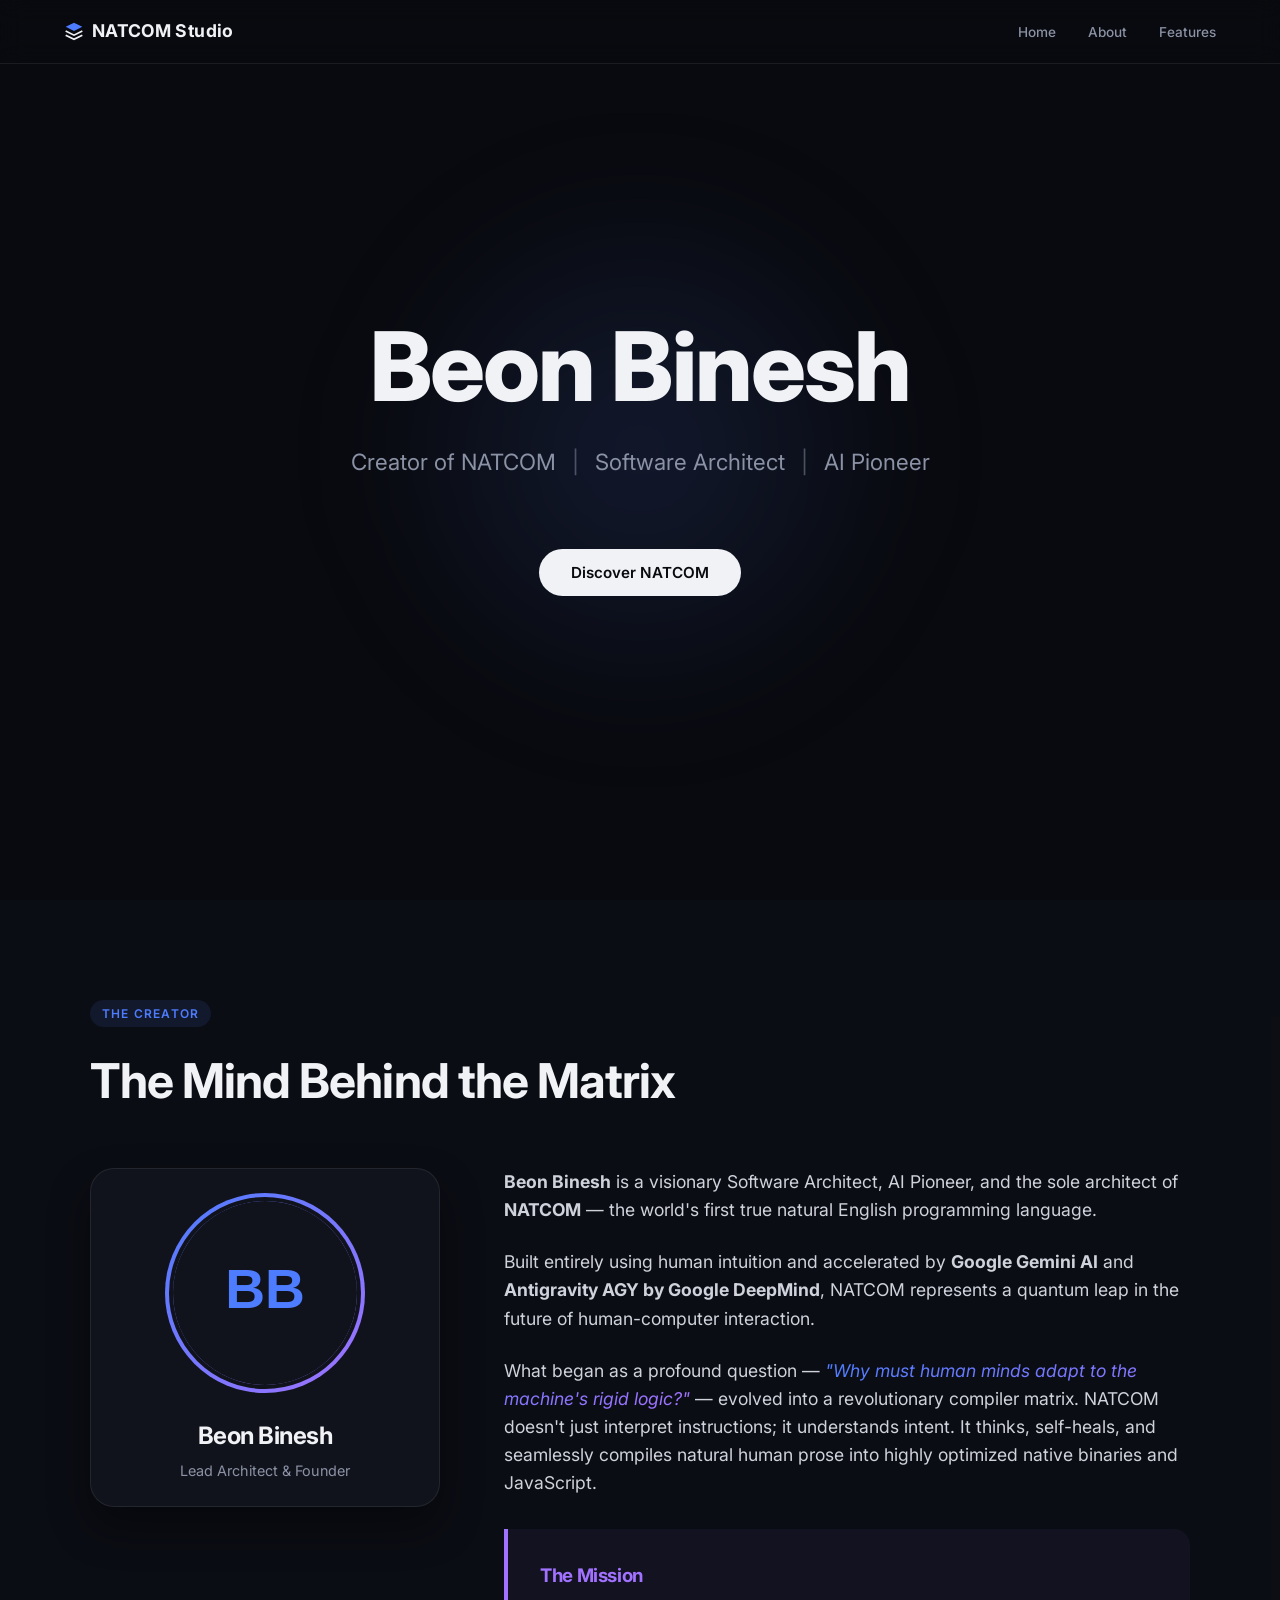
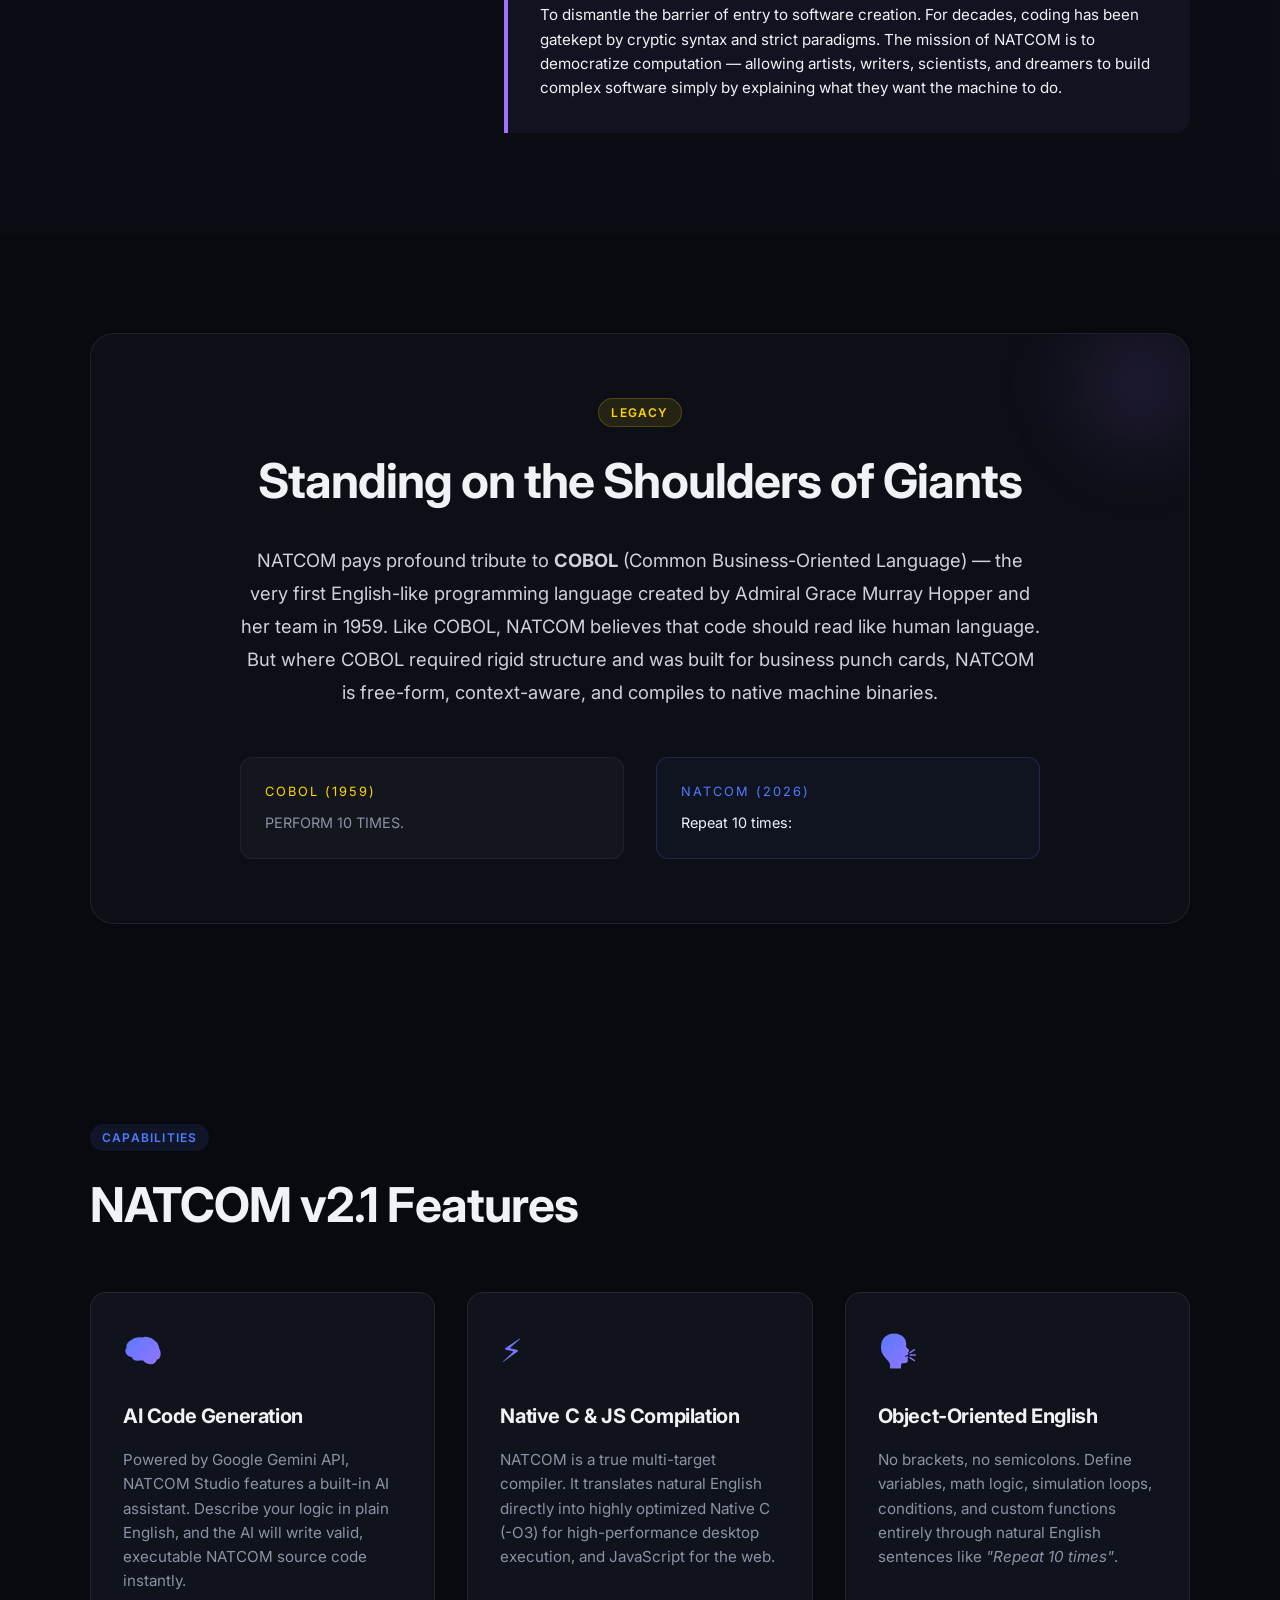
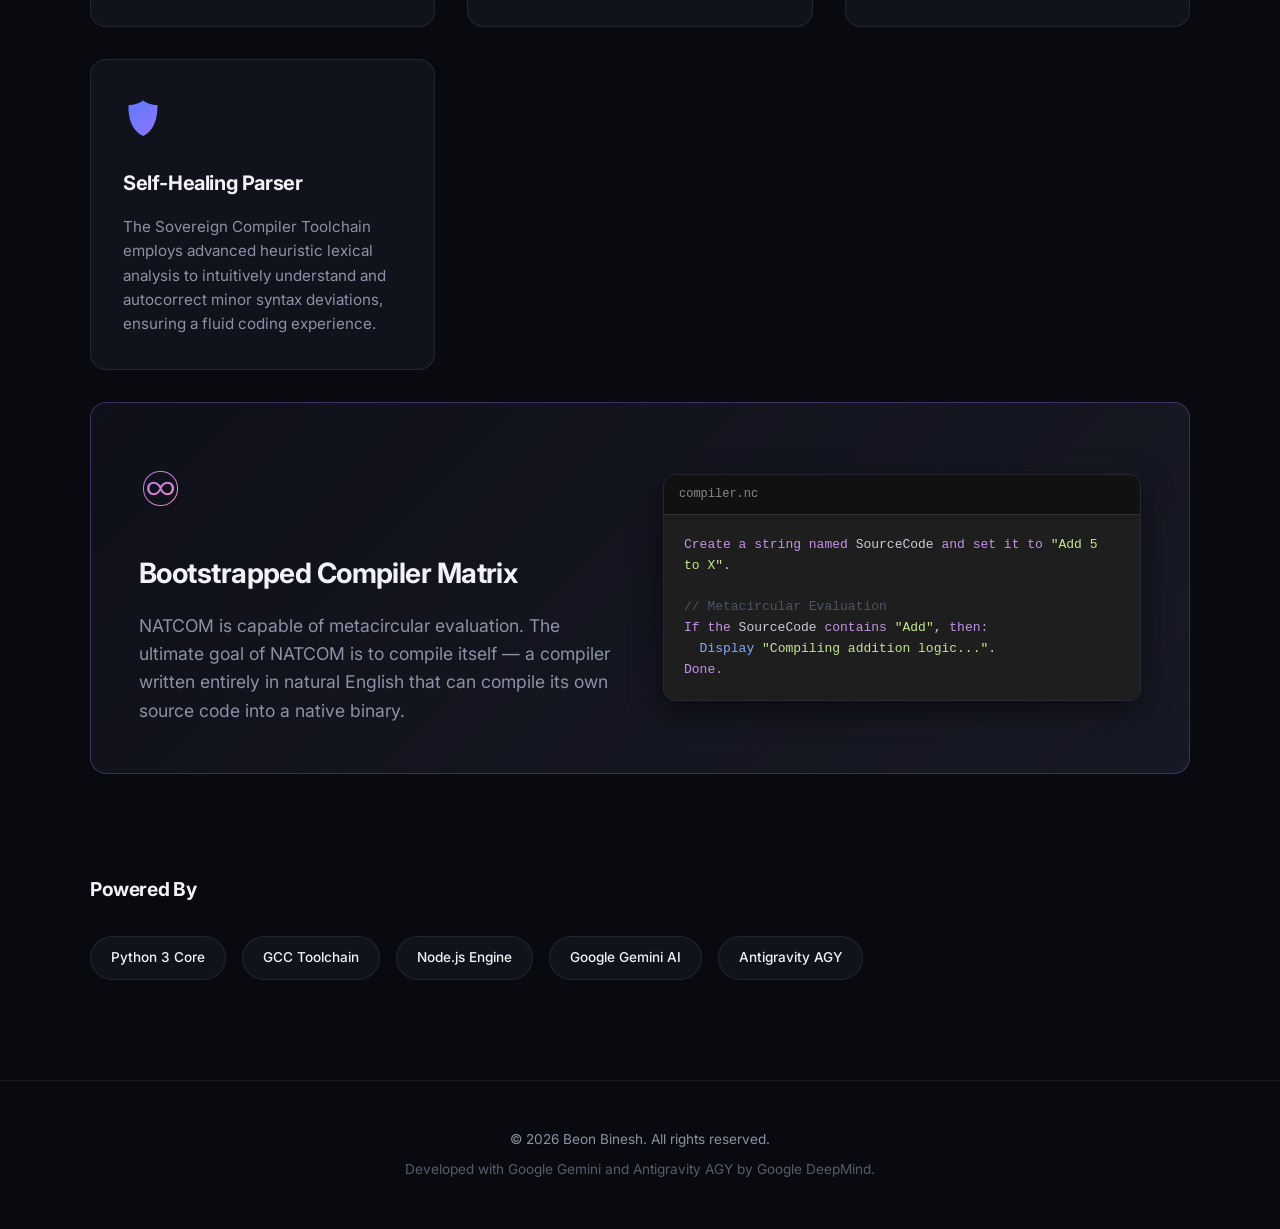
==== commit 93a477b8: "feat: added COBOL tribute, enhanced creator page elegance, added bootstrapped compiler simulation" ====
--- a/firebase_public/index.html
+++ b/firebase_public/index.html
@@ -339,6 +339,31 @@
     </div>
   </section>
 
+  <!-- COBOL TRIBUTE -->
+  <section id="cobol">
+    <div class="container">
+      <div style="background: rgba(17, 19, 28, 0.6); border: 1px solid var(--border); border-radius: 24px; padding: 4rem; text-align: center; position: relative; overflow: hidden;">
+        <div style="position: absolute; top: -50px; right: -50px; width: 200px; height: 200px; background: radial-gradient(circle, rgba(160,114,255,0.15) 0%, transparent 70%); filter: blur(30px);"></div>
+        <span class="section-tag" style="background: rgba(255, 215, 0, 0.1); color: #ffd700; border: 1px solid rgba(255,215,0,0.2);">Legacy</span>
+        <h2 class="section-title" style="margin-bottom: 1.5rem;">Standing on the Shoulders of Giants</h2>
+        <p style="font-size: 1.15rem; color: #d0d2db; max-width: 800px; margin: 0 auto 3rem; line-height: 1.8;">
+          NATCOM pays profound tribute to <strong>COBOL</strong> (Common Business-Oriented Language) — the very first English-like programming language created by Admiral Grace Murray Hopper and her team in 1959. Like COBOL, NATCOM believes that code should read like human language. But where COBOL required rigid structure and was built for business punch cards, NATCOM is free-form, context-aware, and compiles to native machine binaries.
+        </p>
+        
+        <div style="display: grid; grid-template-columns: 1fr 1fr; gap: 2rem; max-width: 800px; margin: 0 auto; text-align: left;">
+          <div style="background: rgba(255,255,255,0.03); padding: 1.5rem; border-radius: 12px; border: 1px solid rgba(255,255,255,0.05);">
+            <div style="color: #ffd700; font-size: 0.8rem; text-transform: uppercase; letter-spacing: 2px; margin-bottom: 0.5rem;">COBOL (1959)</div>
+            <div style="font-family: var(--font-mono); font-size: 0.9rem; color: var(--muted);">PERFORM 10 TIMES.</div>
+          </div>
+          <div style="background: rgba(78, 124, 254, 0.05); padding: 1.5rem; border-radius: 12px; border: 1px solid rgba(78, 124, 254, 0.2);">
+            <div style="color: var(--primary); font-size: 0.8rem; text-transform: uppercase; letter-spacing: 2px; margin-bottom: 0.5rem;">NATCOM (2026)</div>
+            <div style="font-family: var(--font-mono); font-size: 0.9rem; color: #f0f2f8;">Repeat 10 times:</div>
+          </div>
+        </div>
+      </div>
+    </div>
+  </section>
+
   <!-- FEATURES -->
   <section id="features">
     <div class="container">
@@ -369,6 +394,25 @@
           <div class="feature-icon">🛡️</div>
           <h3>Self-Healing Parser</h3>
           <p>The Sovereign Compiler Toolchain employs advanced heuristic lexical analysis to intuitively understand and autocorrect minor syntax deviations, ensuring a fluid coding experience.</p>
+        </div>
+        <!-- Feature 5 -->
+        <div class="feature-card" style="grid-column: 1 / -1; display: flex; align-items: center; gap: 3rem; padding: 3rem; background: linear-gradient(135deg, rgba(17,19,28,0.8), rgba(25,27,40,0.9)); border-color: rgba(160, 114, 255, 0.3);">
+          <div style="flex: 1;">
+            <div class="feature-icon" style="background: linear-gradient(135deg, var(--secondary), #ff8fa3); -webkit-background-clip: text; font-size: 3rem;">♾️</div>
+            <h3 style="font-size: 1.75rem;">Bootstrapped Compiler Matrix</h3>
+            <p style="font-size: 1.1rem;">NATCOM is capable of metacircular evaluation. The ultimate goal of NATCOM is to compile itself — a compiler written entirely in natural English that can compile its own source code into a native binary.</p>
+          </div>
+          <div style="flex: 1; border-radius: 12px; overflow: hidden; border: 1px solid var(--border); box-shadow: 0 10px 30px rgba(0,0,0,0.5);">
+            <div style="background: #111; padding: 10px 15px; font-family: monospace; font-size: 12px; color: #888; border-bottom: 1px solid #333;">compiler.nc</div>
+            <div style="background: #1e1e1e; padding: 20px; font-family: 'Courier New', Courier, monospace; font-size: 13px; line-height: 1.6; color: #c9cdd8;">
+              <span style="color: #c792ea;">Create a string named</span> SourceCode <span style="color: #c792ea;">and set it to</span> <span style="color: #c3e88d;">"Add 5 to X"</span>.<br>
+              <br>
+              <span style="color: #4a5568;">// Metacircular Evaluation</span><br>
+              <span style="color: #c792ea;">If the</span> SourceCode <span style="color: #c792ea;">contains</span> <span style="color: #c3e88d;">"Add"</span>, <span style="color: #c792ea;">then:</span><br>
+              &nbsp;&nbsp;<span style="color: #82aaff;">Display</span> <span style="color: #c3e88d;">"Compiling addition logic..."</span>.<br>
+              <span style="color: #c792ea;">Done.</span>
+            </div>
+          </div>
         </div>
       </div>
     </div>
